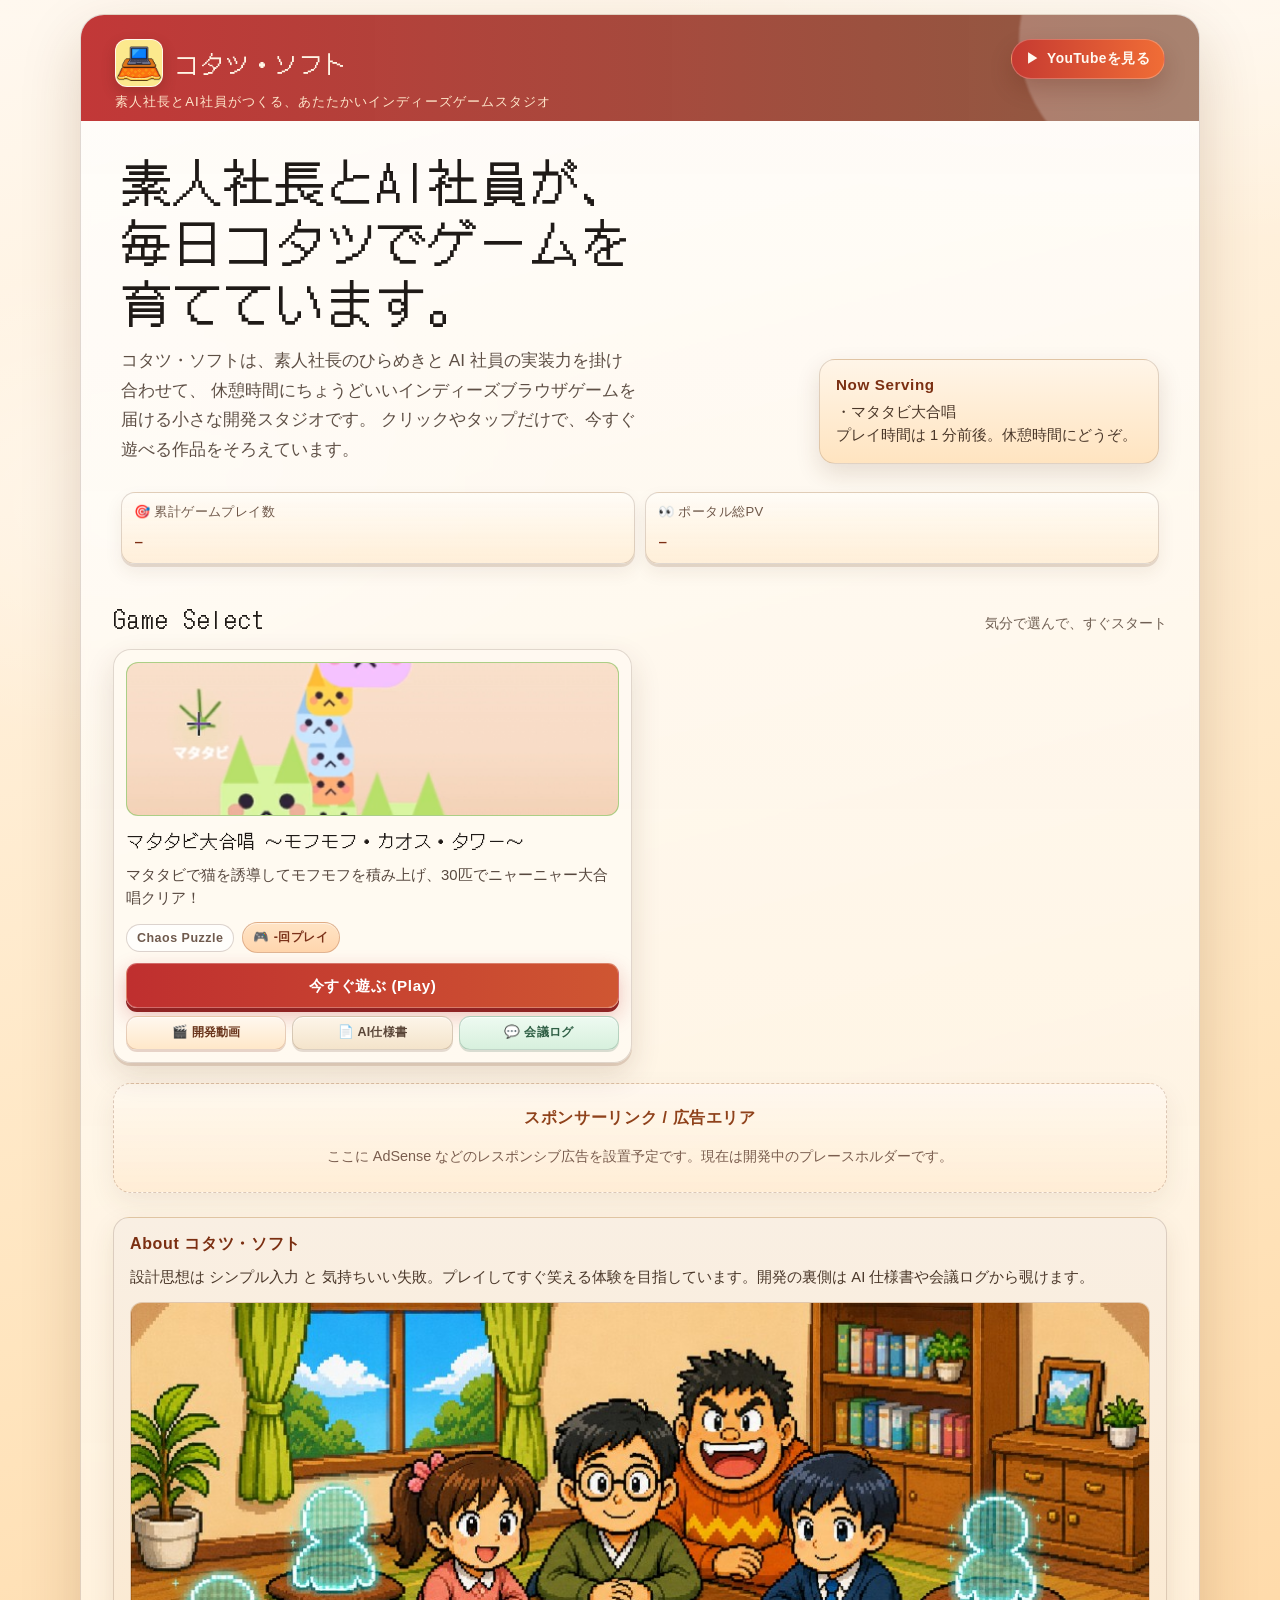
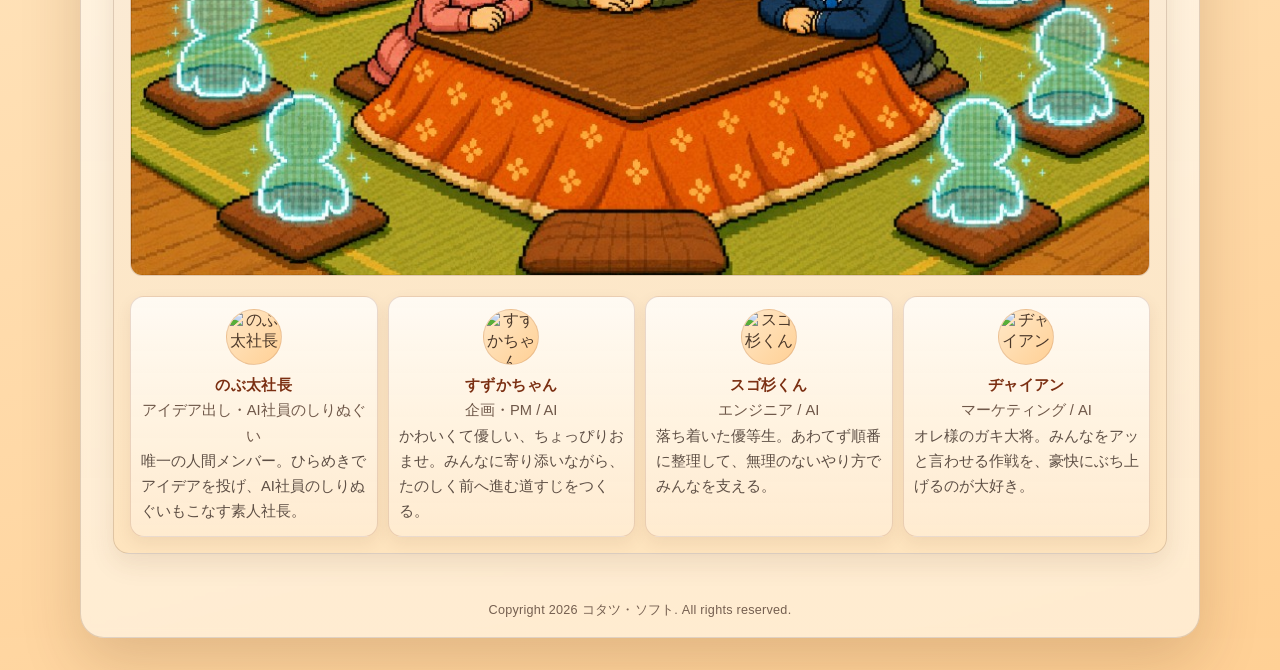
==== kotatsu-soft/game-projects/index.html @ 1f70eaa4 "Update branding in index.html and game project files to コタツ・ソフト - Changed all instances of "KOTATSU " ====
<!doctype html>
<html lang="ja">
<head>
  <meta charset="UTF-8" />
  <meta name="viewport" content="width=device-width, initial-scale=1.0" />
  <title>コタツ・ソフト | Browser Games</title>
  <link rel="icon" href="./assets/channel-icon.png" type="image/png" />
  <link href="https://fonts.googleapis.com/css2?family=DotGothic16&display=swap" rel="stylesheet" />
  <style>
    :root {
      --bg-0: #fff8ef;
      --bg-1: #ffe5bf;
      --bg-2: #ffd095;
      --ink: #1f1a17;
      --ink-soft: #5e4f45;
      --brand-red: #bf2f2f;
      --brand-brown: #7f4a2e;
      --brand-cream: #fff4df;
      --card: rgba(255, 250, 242, 0.78);
      --stroke: rgba(87, 50, 34, 0.18);
      --shadow: 0 24px 60px rgba(84, 44, 13, 0.18);
    }

    * {
      box-sizing: border-box;
    }

    html,
    body {
      margin: 0;
      min-height: 100%;
      color: var(--ink);
      background:
        radial-gradient(900px 520px at 94% -6%, rgba(255, 255, 255, 0.65), transparent 70%),
        radial-gradient(640px 380px at 12% 22%, rgba(255, 255, 255, 0.38), transparent 64%),
        linear-gradient(165deg, var(--bg-0) 0%, var(--bg-1) 52%, var(--bg-2) 100%);
      font-family: "Avenir Next", "Hiragino Sans", "Yu Gothic UI", sans-serif;
    }

    .grain {
      position: fixed;
      inset: 0;
      pointer-events: none;
      opacity: 0.11;
      background-image:
        radial-gradient(circle at 1px 1px, #000 0.7px, transparent 0.7px);
      background-size: 5px 5px;
      mix-blend-mode: multiply;
    }

    .scene {
      width: min(1120px, calc(100% - 28px));
      margin: 14px auto 32px;
      border: 1px solid var(--stroke);
      border-radius: 24px;
      overflow: hidden;
      background: linear-gradient(180deg, rgba(255, 255, 255, 0.75), rgba(255, 245, 229, 0.72));
      box-shadow: var(--shadow);
      backdrop-filter: blur(4px);
    }

    header {
      position: relative;
      padding: 24px clamp(16px, 3vw, 34px) 10px;
      background:
        linear-gradient(90deg, rgba(191, 47, 47, 0.96), rgba(127, 74, 46, 0.9));
      color: #fff5e6;
      isolation: isolate;
      overflow: hidden;
    }

    header::after {
      content: "";
      position: absolute;
      right: -90px;
      top: -110px;
      width: 270px;
      aspect-ratio: 1;
      border-radius: 50%;
      background: rgba(255, 255, 255, 0.24);
      filter: blur(1px);
      z-index: -1;
    }

    .brand-row {
      display: flex;
      align-items: center;
      justify-content: space-between;
      gap: 18px;
      flex-wrap: wrap;
    }

    .brand-copy {
      display: grid;
      gap: 6px;
      min-width: 0;
    }

    .brand-mark {
      display: flex;
      align-items: center;
      gap: 12px;
      min-width: 0;
    }

    .brand-icon {
      width: 48px;
      height: 48px;
      flex-shrink: 0;
      border-radius: 12px;
      object-fit: cover;
      background: #fff4df;
      border: 1px solid rgba(255, 255, 255, 0.35);
      box-shadow: 0 6px 14px rgba(64, 24, 8, 0.22);
    }

    .logo {
      font-family: "DotGothic16", sans-serif;
      letter-spacing: 0.08em;
      font-weight: 400;
      font-size: clamp(1.05rem, 2vw, 1.45rem);
      margin: 0;
    }

    .tag {
      margin: 0;
      font-size: 0.82rem;
      letter-spacing: 0.08em;
      text-transform: uppercase;
      color: #ffe8cc;
    }

    .youtube-cta {
      display: inline-flex;
      align-items: center;
      gap: 8px;
      align-self: start;
      text-decoration: none;
      color: #fff9f0;
      background: linear-gradient(90deg, #c63a31, #f06d36);
      border: 1px solid rgba(255, 255, 255, 0.24);
      border-radius: 999px;
      padding: 10px 14px;
      font-size: 0.86rem;
      font-weight: 800;
      letter-spacing: 0.03em;
      box-shadow: 0 10px 22px rgba(94, 31, 12, 0.24);
      transition: transform 160ms ease, filter 160ms ease, box-shadow 160ms ease;
      white-space: nowrap;
    }

    .youtube-cta:hover,
    .youtube-cta:focus-visible {
      transform: translateY(-1px);
      filter: brightness(1.05);
      box-shadow: 0 12px 26px rgba(94, 31, 12, 0.3);
    }

    .youtube-cta::before {
      content: "▶";
      font-size: 0.82rem;
      line-height: 1;
    }

    .hero {
      padding: 30px clamp(16px, 4vw, 40px) 24px;
      display: grid;
      gap: 26px;
      grid-template-columns: 1.2fr 1fr;
      align-items: end;
    }

    .hero h1 {
      margin: 0;
      font-family: "DotGothic16", sans-serif;
      font-size: clamp(1.7rem, 4.4vw, 3.15rem);
      font-weight: 400;
      line-height: 1.2;
      letter-spacing: 0.02em;
    }

    .hero p {
      margin: 14px 0 0;
      color: var(--ink-soft);
      font-size: clamp(0.97rem, 1.6vw, 1.08rem);
      line-height: 1.7;
      max-width: 54ch;
    }

    .hero-note {
      justify-self: end;
      width: min(100%, 340px);
      border: 1px solid var(--stroke);
      border-radius: 16px;
      background: linear-gradient(180deg, #fff5e8, #ffe4c0);
      padding: 16px;
      box-shadow: 0 10px 24px rgba(82, 48, 20, 0.14);
      transform: rotate(-1.5deg);
      animation: floatCard 4.7s ease-in-out infinite;
    }

    .hero-note strong {
      display: block;
      margin-bottom: 8px;
      color: #7b2f12;
      font-size: 0.95rem;
      letter-spacing: 0.04em;
    }

    .hero-note p {
      margin: 0;
      color: #4a3729;
      font-size: 0.92rem;
      line-height: 1.55;
    }

    .global-stats {
      margin: 4px clamp(16px, 4vw, 40px) 14px;
      display: grid;
      grid-template-columns: repeat(2, minmax(0, 1fr));
      gap: 10px;
    }

    .global-stat {
      border: 1px solid var(--stroke);
      border-radius: 14px;
      padding: 10px 12px;
      background: linear-gradient(180deg, rgba(255, 252, 246, 0.94), rgba(255, 237, 213, 0.88));
      box-shadow:
        0 3px 0 rgba(127, 74, 46, 0.16),
        0 8px 18px rgba(88, 53, 21, 0.08);
      display: grid;
      gap: 4px;
      transition: transform 220ms ease, box-shadow 220ms ease, border-color 220ms ease;
    }

    .global-stat:hover {
      transform: translateY(-2px);
      border-color: rgba(191, 47, 47, 0.28);
      box-shadow:
        0 4px 0 rgba(127, 74, 46, 0.18),
        0 12px 24px rgba(88, 53, 21, 0.12);
    }

    .global-stat .label {
      margin: 0;
      font-size: 0.82rem;
      color: #6f5849;
      letter-spacing: 0.03em;
    }

    .global-stat .value {
      margin: 0;
      font-family: "DotGothic16", sans-serif;
      font-size: clamp(1rem, 2.3vw, 1.2rem);
      font-weight: 400;
      color: #7d2f14;
      letter-spacing: 0.04em;
    }

    main {
      padding: 10px clamp(14px, 3vw, 32px) 34px;
    }

    .sec-head {
      display: flex;
      align-items: baseline;
      justify-content: space-between;
      gap: 12px;
      margin: 12px 0 14px;
    }

    .sec-head h2 {
      margin: 0;
      font-family: "DotGothic16", sans-serif;
      font-weight: 400;
      letter-spacing: 0.08em;
      font-size: clamp(1.12rem, 1.9vw, 1.5rem);
    }

    .sec-head p {
      margin: 0;
      color: #705f53;
      font-size: 0.9rem;
    }

    .game-grid {
      display: grid;
      grid-template-columns: repeat(2, minmax(0, 1fr));
      gap: 16px;
    }

    .game-card {
      position: relative;
      display: grid;
      gap: 12px;
      background: var(--card);
      border: 1px solid var(--stroke);
      border-radius: 18px;
      overflow: hidden;
      padding: 12px;
      cursor: pointer;
      transition: transform 240ms ease, box-shadow 240ms ease, border-color 240ms ease;
      box-shadow:
        0 3px 0 rgba(127, 74, 46, 0.18),
        0 12px 30px rgba(88, 53, 21, 0.14);
    }

    .game-card-link {
      position: absolute;
      inset: 0;
      z-index: 1;
      border-radius: inherit;
      text-indent: -9999px;
      overflow: hidden;
      white-space: nowrap;
    }

    .game-card-link:focus-visible {
      outline: 3px solid rgba(191, 47, 47, 0.55);
      outline-offset: -3px;
    }

    .game-card .card-actions-group {
      position: relative;
      z-index: 2;
    }

    .game-card:hover,
    .game-card:focus-within {
      transform: translateY(-4px);
      border-color: rgba(191, 47, 47, 0.4);
      box-shadow:
        0 5px 0 rgba(191, 47, 47, 0.22),
        0 18px 36px rgba(88, 53, 21, 0.2);
    }

    .thumb {
      height: 154px;
      border-radius: 12px;
      border: 1px solid rgba(255, 255, 255, 0.36);
      position: relative;
      overflow: hidden;
      display: grid;
      place-items: center;
      color: #ffffff;
      font-weight: 800;
      text-shadow: 0 2px 8px rgba(0, 0, 0, 0.36);
      letter-spacing: 0.08em;
      font-size: 1.05rem;
    }

    .thumb.matatabi {
      color: transparent;
      text-shadow: none;
      font-size: 0;
      background-color: #7cb342;
    }

    .thumb.matatabi::before {
      content: "";
      position: absolute;
      inset: 0;
      background-image: url("./assets/matatabi_thumb.png");
      background-size: cover;
      background-position: center;
      background-repeat: no-repeat;
      transition: transform 280ms ease;
      will-change: transform;
    }

    .game-card:hover .thumb.matatabi::before,
    .game-card:focus-within .thumb.matatabi::before {
      transform: scale(1.05);
    }

    .game-card h3 {
      margin: 0;
      font-family: "DotGothic16", sans-serif;
      font-weight: 400;
      font-size: 1.12rem;
      letter-spacing: 0.03em;
      line-height: 1.35;
    }

    .game-card p {
      margin: 0;
      color: #57483f;
      font-size: 0.93rem;
      line-height: 1.55;
    }

    .card-footer {
      display: grid;
      gap: 10px;
    }

    .actions {
      display: flex;
      align-items: center;
      justify-content: flex-start;
      gap: 8px;
      flex-wrap: wrap;
    }

    .actions .pill {
      flex: 0 1 auto;
    }

    .card-actions-group {
      display: grid;
      gap: 8px;
    }

    .sub-actions {
      display: grid;
      grid-template-columns: repeat(3, minmax(0, 1fr));
      gap: 6px;
    }

    .pill {
      display: inline-flex;
      align-items: center;
      justify-content: center;
      font-size: 0.78rem;
      font-weight: 700;
      letter-spacing: 0.04em;
      color: #6f5a4d;
      background: rgba(255, 255, 255, 0.72);
      border: 1px solid rgba(110, 77, 59, 0.24);
      border-radius: 999px;
      padding: 6px 10px;
    }

    .play-count {
      color: #7b3119;
      background: linear-gradient(180deg, #ffe4c5, #ffd5ad);
      border-color: rgba(151, 74, 36, 0.3);
      box-shadow: inset 0 1px 0 rgba(255, 255, 255, 0.52);
      font-weight: 800;
    }

    .action-btn {
      display: inline-flex;
      align-items: center;
      justify-content: center;
      text-decoration: none;
      border-radius: 11px;
      padding: 8px 12px;
      font-size: 0.9rem;
      font-weight: 800;
      letter-spacing: 0.04em;
      border: 1px solid transparent;
      transition: filter 160ms ease, transform 120ms ease, background 160ms ease, border-color 160ms ease, box-shadow 120ms ease;
      text-align: center;
      line-height: 1.25;
    }

    .action-btn:hover,
    .action-btn:focus-visible {
      transform: translateY(2px);
    }

    .action-btn:active {
      transform: translateY(3px);
    }

    .action-btn.play {
      width: 100%;
      padding: 12px 16px;
      font-size: 0.95rem;
      box-shadow:
        0 4px 0 #8f2323,
        0 8px 20px rgba(191, 47, 47, 0.28);
    }

    .action-btn.play:hover,
    .action-btn.play:focus-visible {
      box-shadow:
        0 2px 0 #8f2323,
        0 4px 14px rgba(191, 47, 47, 0.22);
    }

    .action-btn.play:active {
      box-shadow:
        0 1px 0 #8f2323,
        0 2px 10px rgba(191, 47, 47, 0.18);
    }

    .sub-actions .action-btn {
      width: 100%;
      min-width: 0;
      padding: 8px 4px;
      font-size: clamp(0.68rem, 2.2vw, 0.78rem);
      font-weight: 700;
      letter-spacing: 0.02em;
      white-space: normal;
      word-break: keep-all;
      overflow-wrap: anywhere;
    }

    .play {
      color: #fff;
      background: linear-gradient(90deg, #bf2f2f, #cf5632);
      border-color: rgba(255, 255, 255, 0.28);
    }

    .play:hover,
    .play:focus-visible {
      filter: brightness(1.06);
    }

    .youtube-link {
      color: #6b361d;
      background: linear-gradient(180deg, #fff8ef, #ffe8c9);
      border-color: rgba(123, 47, 18, 0.18);
      box-shadow:
        0 2px 0 rgba(123, 47, 18, 0.18),
        inset 0 1px 0 rgba(255, 255, 255, 0.6);
    }

    .youtube-link:hover,
    .youtube-link:focus-visible {
      filter: brightness(1.03);
      border-color: rgba(191, 47, 47, 0.35);
      box-shadow:
        0 1px 0 rgba(123, 47, 18, 0.16),
        inset 0 1px 0 rgba(255, 255, 255, 0.6);
    }

    .spec-link {
      color: #5a4638;
      background: linear-gradient(180deg, #fdf5e9, #f4e4cb);
      border-color: rgba(111, 83, 62, 0.24);
      box-shadow:
        0 2px 0 rgba(111, 83, 62, 0.18),
        inset 0 1px 0 rgba(255, 255, 255, 0.72);
    }

    .spec-link:hover,
    .spec-link:focus-visible {
      filter: brightness(1.03);
      border-color: rgba(123, 47, 18, 0.32);
      box-shadow:
        0 1px 0 rgba(111, 83, 62, 0.16),
        inset 0 1px 0 rgba(255, 255, 255, 0.72);
    }

    .meeting-link {
      color: #2f5f45;
      background: linear-gradient(180deg, #eefaf1, #d7f0dd);
      border-color: rgba(47, 95, 69, 0.24);
      box-shadow:
        0 2px 0 rgba(47, 95, 69, 0.18),
        inset 0 1px 0 rgba(255, 255, 255, 0.72);
    }

    .meeting-link:hover,
    .meeting-link:focus-visible {
      filter: brightness(1.03);
      border-color: rgba(47, 95, 69, 0.42);
      box-shadow:
        0 1px 0 rgba(47, 95, 69, 0.16),
        inset 0 1px 0 rgba(255, 255, 255, 0.72);
    }

    .meeting-link.is-unavailable {
      opacity: 0.48;
      pointer-events: none;
      cursor: not-allowed;
      filter: grayscale(0.35);
    }

    .ad-container {
      margin-top: 20px;
      display: grid;
      place-items: center;
      min-height: 110px;
      padding: 18px;
      border-radius: 18px;
      border: 1px dashed rgba(127, 74, 46, 0.28);
      background: linear-gradient(180deg, rgba(255, 248, 240, 0.86), rgba(255, 236, 212, 0.92));
      color: #7a5d4e;
      text-align: center;
      box-shadow: 0 10px 26px rgba(88, 53, 21, 0.08);
    }

    .ad-container strong {
      display: block;
      margin-bottom: 4px;
      color: #8f421b;
      letter-spacing: 0.04em;
    }

    .ad-container p {
      margin: 0;
      font-size: 0.9rem;
      line-height: 1.55;
    }

    .studio {
      margin-top: 24px;
      border-radius: 16px;
      background: linear-gradient(180deg, #f9efe3, #fee4be);
      border: 1px solid var(--stroke);
      padding: 16px;
      display: grid;
      gap: 10px;
      color: #4a3729;
      box-shadow: 0 10px 26px rgba(88, 53, 21, 0.1);
    }

    .studio h3 {
      margin: 0;
      font-size: 1rem;
      color: #7b2f12;
      letter-spacing: 0.04em;
    }

    .studio p {
      margin: 0;
      font-size: 0.92rem;
      line-height: 1.7;
    }

    .studio-banner {
      margin: 2px 0 4px;
      border-radius: 12px;
      overflow: hidden;
      border: 1px solid rgba(123, 47, 18, 0.14);
      background: #f3e2c8;
      line-height: 0;
    }

    .studio-banner img {
      display: block;
      width: 100%;
      height: auto;
    }

    .staff-grid {
      display: grid;
      grid-template-columns: repeat(4, minmax(0, 1fr));
      gap: 10px;
      margin-top: 6px;
    }

    .staff-card {
      border: 1px solid rgba(123, 47, 18, 0.16);
      border-radius: 14px;
      background: linear-gradient(180deg, rgba(255, 252, 246, 0.92), rgba(255, 236, 210, 0.88));
      padding: 12px 10px;
      text-align: center;
      box-shadow: 0 6px 16px rgba(88, 53, 21, 0.08);
      transition: transform 160ms ease, box-shadow 160ms ease;
    }

    .staff-card:hover {
      transform: translateY(-2px);
      box-shadow: 0 10px 22px rgba(88, 53, 21, 0.14);
    }

    .staff-avatar {
      display: grid;
      place-items: center;
      width: 56px;
      height: 56px;
      margin: 0 auto 8px;
      border-radius: 50%;
      overflow: hidden;
      background: linear-gradient(135deg, #ffe8c8, #ffd095);
      border: 1px solid rgba(123, 47, 18, 0.14);
    }

    .staff-avatar img {
      width: 100%;
      height: 100%;
      object-fit: cover;
      border-radius: 50%;
      display: block;
    }

    .staff-name {
      margin: 0;
      font-size: 0.88rem;
      font-weight: 800;
      color: #7b2f12;
      letter-spacing: 0.03em;
    }

    .staff-role {
      margin: 4px 0 0;
      font-size: 0.76rem;
      color: #6f5849;
      line-height: 1.45;
    }

    .staff-persona {
      margin: 8px 0 0;
      font-size: 0.72rem;
      color: #5e4f45;
      line-height: 1.5;
      text-align: left;
    }

    footer {
      padding: 14px 18px 18px;
      color: #755f50;
      font-size: 0.79rem;
      text-align: center;
      letter-spacing: 0.02em;
    }

    .fade-up {
      opacity: 0;
      transform: translateY(18px);
      animation: fadeUp 700ms ease forwards;
    }

    .fade-up:nth-child(2) { animation-delay: 80ms; }
    .fade-up:nth-child(3) { animation-delay: 140ms; }

    @keyframes fadeUp {
      to {
        opacity: 1;
        transform: translateY(0);
      }
    }

    @keyframes floatCard {
      0%, 100% { transform: rotate(-1.5deg) translateY(0); }
      50% { transform: rotate(-0.2deg) translateY(-4px); }
    }

    @media (max-width: 900px) {
      .brand-row {
        align-items: flex-start;
      }

      .youtube-cta {
        width: 100%;
        justify-content: center;
      }

      .hero {
        grid-template-columns: 1fr;
        align-items: start;
      }

      .hero-note {
        justify-self: start;
      }

      .game-grid {
        grid-template-columns: 1fr;
      }

      .global-stats {
        grid-template-columns: 1fr;
      }
    }

    @media (max-width: 720px) {
      .staff-grid {
        grid-template-columns: repeat(2, minmax(0, 1fr));
      }
    }

    @media (max-width: 520px) {
      .global-stat .value {
        font-size: 1.02rem;
      }

      .actions {
        gap: 6px;
      }

      .sub-actions {
        gap: 5px;
      }

      .sub-actions .action-btn {
        padding: 7px 3px;
        font-size: 0.68rem;
      }

      .action-btn.play {
        padding: 11px 12px;
        font-size: 0.9rem;
      }

      .staff-grid {
        gap: 8px;
      }

      .staff-card {
        padding: 10px 8px;
      }

      .staff-avatar {
        width: 48px;
        height: 48px;
      }
    }
  </style>
</head>
<body>
  <div class="grain" aria-hidden="true"></div>

  <div class="scene">
    <header>
      <div class="brand-row">
        <div class="brand-copy">
          <div class="brand-mark">
            <img
              class="brand-icon"
              src="./assets/channel-icon.png"
              alt=""
              width="48"
              height="48"
              decoding="async"
            />
            <p class="logo">コタツ・ソフト</p>
          </div>
          <p class="tag">素人社長とAI社員がつくる、あたたかいインディーズゲームスタジオ</p>
        </div>
        <a class="youtube-cta" href="https://youtube.com/channel/UC6WGVic5SeST8yGDE7zvjKA?si=A2K3WcAdq85CQoFI" target="_blank" rel="noopener noreferrer">YouTubeを見る</a>
      </div>
    </header>

    <section class="hero">
      <div class="fade-up">
        <h1>素人社長とAI社員が、<br />毎日コタツでゲームを育てています。</h1>
        <p>
          コタツ・ソフトは、素人社長のひらめきと AI 社員の実装力を掛け合わせて、
          休憩時間にちょうどいいインディーズブラウザゲームを届ける小さな開発スタジオです。
          クリックやタップだけで、今すぐ遊べる作品をそろえています。
        </p>
      </div>
      <aside class="hero-note fade-up">
        <strong>Now Serving</strong>
        <p>
          ・マタタビ大合唱<br />
          プレイ時間は 1 分前後。休憩時間にどうぞ。
        </p>
      </aside>
    </section>

    <section class="global-stats" aria-label="ポータル全体実績">
      <article class="global-stat fade-up">
        <p class="label">🎯 累計ゲームプレイ数</p>
        <p class="value global-total-play" id="totalPlayCount" aria-live="polite">-</p>
      </article>
      <article class="global-stat fade-up">
        <p class="label">👀 ポータル総PV</p>
        <p class="value global-pv" id="portalPvCount" aria-live="polite">-</p>
      </article>
    </section>

    <main>
      <div class="sec-head">
        <h2>Game Select</h2>
        <p>気分で選んで、すぐスタート</p>
      </div>

      <div class="game-grid">
        <article class="game-card fade-up">
          <a
            class="game-card-link"
            href="./001_matatabi_chaos/src/index.html"
            data-game-id="matatabi_chaos"
          >マタタビ大合唱を遊ぶ</a>
          <div class="thumb matatabi" aria-hidden="true"></div>
          <h3>マタタビ大合唱 ～モフモフ・カオス・タワー～</h3>
          <p>マタタビで猫を誘導してモフモフを積み上げ、30匹でニャーニャー大合唱クリア！</p>
          <div class="card-footer">
            <div class="actions">
              <span class="pill">Chaos Puzzle</span>
              <span class="pill play-count play-count-matatabi" data-stat-id="matatabi_chaos" aria-live="polite">🎮 -回プレイ</span>
            </div>
            <div class="card-actions-group">
              <a class="action-btn play" data-game-id="matatabi_chaos" href="./001_matatabi_chaos/src/index.html">今すぐ遊ぶ (Play)</a>
              <div class="sub-actions">
                <a class="action-btn youtube-link" href="https://youtube.com/channel/UC6WGVic5SeST8yGDE7zvjKA?si=A2K3WcAdq85CQoFI" target="_blank" rel="noopener noreferrer">🎬 開発動画</a>
                <a class="action-btn spec-link" data-game-id="matatabi_chaos" href="./shared/spec.html?file=spec_テトリスと猫を掛け合わせたゲームを作って_20260725_124622.md" target="_blank" rel="noopener noreferrer">📄 AI仕様書</a>
                <a class="action-btn meeting-link" data-game-id="matatabi_chaos" href="./shared/meeting.html?file=meeting_テトリスと猫を掛け合わせたゲームを作って_20260725_124622.jsonl" target="_blank" rel="noopener noreferrer">💬 会議ログ</a>
              </div>
            </div>
          </div>
        </article>
      </div>

      <div class="ad-container" aria-label="広告エリア">
        <strong>スポンサーリンク / 広告エリア</strong>
        <p>ここに AdSense などのレスポンシブ広告を設置予定です。現在は開発中のプレースホルダーです。</p>
      </div>

      <section class="studio">
        <h3>About コタツ・ソフト</h3>
        <p>設計思想は シンプル入力 と 気持ちいい失敗。プレイしてすぐ笑える体験を目指しています。開発の裏側は AI 仕様書や会議ログから覗けます。</p>
        <figure class="studio-banner">
          <img
            src="./assets/youtube-banner.png"
            alt="コタツを囲む コタツ・ソフト のメンバー"
            width="1024"
            height="576"
            loading="lazy"
            decoding="async"
          />
        </figure>
        <div class="staff-grid" aria-label="AI社員紹介">
          <article class="staff-card">
            <div class="staff-avatar">
              <img
                src="https://raw.githubusercontent.com/kotatsusoftdev/kotatsu-soft-app/main/kotatsu-soft/ai-core/assets/avatars/nobuta.png"
                alt="のぶ太社長"
                width="56"
                height="56"
                loading="lazy"
                decoding="async"
              />
            </div>
            <p class="staff-name">のぶ太社長</p>
            <p class="staff-role">アイデア出し・AI社員のしりぬぐい</p>
            <p class="staff-persona">唯一の人間メンバー。ひらめきでアイデアを投げ、AI社員のしりぬぐいもこなす素人社長。</p>
          </article>
          <article class="staff-card">
            <div class="staff-avatar">
              <img
                src="https://raw.githubusercontent.com/kotatsusoftdev/kotatsu-soft-app/main/kotatsu-soft/ai-core/assets/avatars/pm.png"
                alt="すずかちゃん"
                width="56"
                height="56"
                loading="lazy"
                decoding="async"
              />
            </div>
            <p class="staff-name">すずかちゃん</p>
            <p class="staff-role">企画・PM / AI</p>
            <p class="staff-persona">かわいくて優しい、ちょっぴりおませ。みんなに寄り添いながら、たのしく前へ進む道すじをつくる。</p>
          </article>
          <article class="staff-card">
            <div class="staff-avatar">
              <img
                src="https://raw.githubusercontent.com/kotatsusoftdev/kotatsu-soft-app/main/kotatsu-soft/ai-core/assets/avatars/dev.png"
                alt="スゴ杉くん"
                width="56"
                height="56"
                loading="lazy"
                decoding="async"
              />
            </div>
            <p class="staff-name">スゴ杉くん</p>
            <p class="staff-role">エンジニア / AI</p>
            <p class="staff-persona">落ち着いた優等生。あわてず順番に整理して、無理のないやり方でみんなを支える。</p>
          </article>
          <article class="staff-card">
            <div class="staff-avatar">
              <img
                src="https://raw.githubusercontent.com/kotatsusoftdev/kotatsu-soft-app/main/kotatsu-soft/ai-core/assets/avatars/marketing.png"
                alt="ヂャイアン"
                width="56"
                height="56"
                loading="lazy"
                decoding="async"
              />
            </div>
            <p class="staff-name">ヂャイアン</p>
            <p class="staff-role">マーケティング / AI</p>
            <p class="staff-persona">オレ様のガキ大将。みんなをアッと言わせる作戦を、豪快にぶち上げるのが大好き。</p>
          </article>
        </div>
      </section>
    </main>

    <footer>
      Copyright 2026 コタツ・ソフト. All rights reserved.
    </footer>
  </div>

  <script>
    const API_BASE_URL = "https://kotatsu-soft-stats.kotatsusoft-dev.workers.dev";

    const totalPlayEl = document.getElementById("totalPlayCount");
    const portalPvEl = document.querySelector(".global-pv");
    const playCountEls = Array.from(document.querySelectorAll(".play-count"));
    const specLinkEls = Array.from(document.querySelectorAll(".spec-link[data-game-id]"));
    const meetingLinkEls = Array.from(document.querySelectorAll(".meeting-link[data-game-id]"));

    function resolveSharedRoot() {
      if (window.location.pathname.includes("/game-projects/")) {
        return "../shared";
      }
      return "./shared";
    }

    function buildSpecViewerUrl(specFile) {
      return `${resolveSharedRoot()}/spec.html?file=${encodeURIComponent(specFile)}`;
    }

    function buildMeetingViewerUrl(meetingLogFile) {
      return `${resolveSharedRoot()}/meeting.html?file=${encodeURIComponent(meetingLogFile)}`;
    }

    function getSpecRegistryPath() {
      return `${resolveSharedRoot()}/specs/spec_game_links.json`;
    }

    function formatCount(value) {
      const num = Number(value);
      if (!Number.isFinite(num)) return null;
      return new Intl.NumberFormat("ja-JP").format(Math.max(0, Math.trunc(num)));
    }

    function normalizeCount(value) {
      const num = Number(value);
      if (!Number.isFinite(num)) return null;
      return Math.max(0, Math.trunc(num));
    }

    function setGlobalPv(value) {
      const count = normalizeCount(value);
      if (!portalPvEl || count === null) return;
      portalPvEl.textContent = `${formatCount(count)} PV`;
    }

    function setTotalPlay(value) {
      const count = normalizeCount(value);
      if (!totalPlayEl || count === null) return;
      totalPlayEl.textContent = `${formatCount(count)} 回`;
    }

    function setGamePlay(el, value) {
      const count = normalizeCount(value);
      if (!el || count === null) return;
      el.textContent = `🎮 ${formatCount(count)}回プレイ`;
    }

    function getBadgeStatId(el) {
      if (!el) return null;
      return el.dataset.statId || el.dataset.gameId || null;
    }

    async function postCount(id) {
      try {
        await fetch(`${API_BASE_URL}?id=${encodeURIComponent(id)}`, {
          method: "POST",
          keepalive: true,
          cache: "no-store",
        });
      } catch (_error) {
        // Keep existing display as fallback when API is unavailable.
      }
    }

    async function fetchStats() {
      try {
        const response = await fetch(API_BASE_URL, {
          method: "GET",
          cache: "no-store",
          headers: {
            accept: "application/json",
          },
        });
        if (!response.ok) return null;
        return response.json();
      } catch (_error) {
        return null;
      }
    }

    async function fetchSpecRegistry() {
      try {
        const response = await fetch(getSpecRegistryPath(), {
          method: "GET",
          cache: "no-store",
          headers: {
            accept: "application/json",
          },
        });
        if (!response.ok) return null;
        return response.json();
      } catch (_error) {
        return null;
      }
    }

    function applySpecRegistry(payload) {
      if (!payload || typeof payload !== "object") return;

      const records = Array.isArray(payload.records) ? payload.records : [];
      if (!records.length) return;

      const sorted = records
        .filter((record) => record && typeof record === "object")
        .sort((a, b) => {
          const left = String(a.created_at || "");
          const right = String(b.created_at || "");
          return right.localeCompare(left);
        });

      const latestByGameId = new Map();

      for (const record of sorted) {
        const linkedGames = Array.isArray(record.linked_games) ? record.linked_games : [];
        for (const game of linkedGames) {
          if (!game || typeof game !== "object") continue;
          const gameId = typeof game.game_id === "string" ? game.game_id : "";
          if (!gameId || latestByGameId.has(gameId)) continue;
          latestByGameId.set(gameId, record);
        }
      }

      for (const linkEl of specLinkEls) {
        const gameId = linkEl.dataset.gameId;
        if (!gameId) continue;

        const latest = latestByGameId.get(gameId);
        if (!latest || typeof latest.spec_file !== "string") continue;

        const specFile = latest.spec_file.trim();
        if (!specFile) continue;

        linkEl.href = buildSpecViewerUrl(specFile);
        const selectedPlan = typeof latest.selected_plan === "string" ? latest.selected_plan.trim() : "";
        if (selectedPlan) {
          linkEl.title = `最新仕様書: ${selectedPlan}`;
        }
      }

      for (const linkEl of meetingLinkEls) {
        const gameId = linkEl.dataset.gameId;
        if (!gameId) continue;

        const latest = latestByGameId.get(gameId);
        const meetingLogFile =
          latest && typeof latest.meeting_log_file === "string"
            ? latest.meeting_log_file.trim()
            : "";

        if (!meetingLogFile) {
          linkEl.hidden = true;
          linkEl.classList.add("is-unavailable");
          linkEl.setAttribute("aria-disabled", "true");
          linkEl.removeAttribute("target");
          linkEl.removeAttribute("rel");
          linkEl.href = "#";
          linkEl.title = "企画会議ログは未登録です";
          continue;
        }

        linkEl.hidden = false;
        linkEl.classList.remove("is-unavailable");
        linkEl.removeAttribute("aria-disabled");
        linkEl.target = "_blank";
        linkEl.rel = "noopener noreferrer";
        linkEl.href = buildMeetingViewerUrl(meetingLogFile);

        const theme = typeof latest.theme === "string" ? latest.theme.trim() : "";
        if (theme) {
          linkEl.title = `企画会議ログ: ${theme}`;
        }
      }
    }

    function applyStats(data) {
      if (!data || typeof data !== "object") return;

      const pv = normalizeCount(data.pv);
      if (pv !== null) {
        setGlobalPv(pv);
      }

      let totalPlays = 0;
      let hasAnyPlayValue = false;

      for (const el of playCountEls) {
        const statId = getBadgeStatId(el);
        if (!statId) continue;

        const fromApi = normalizeCount(data[statId]);
        if (fromApi !== null) {
          setGamePlay(el, fromApi);
          totalPlays += fromApi;
          hasAnyPlayValue = true;
        }
      }

      if (!hasAnyPlayValue) {
        const explicitTotal = normalizeCount(data.totalPlay ?? data.totalPlays);
        if (explicitTotal !== null) {
          setTotalPlay(explicitTotal);
          return;
        }
      }

      if (hasAnyPlayValue) {
        setTotalPlay(totalPlays);
      }
    }

    function syncStaticSpecLinks() {
      for (const linkEl of specLinkEls) {
        const url = new URL(linkEl.href, window.location.href);
        const specFile = url.searchParams.get("file");
        if (!specFile) continue;
        linkEl.href = buildSpecViewerUrl(specFile);
      }

      for (const linkEl of meetingLinkEls) {
        if (linkEl.classList.contains("is-unavailable")) continue;
        const url = new URL(linkEl.href, window.location.href);
        const meetingFile = url.searchParams.get("file");
        if (!meetingFile) continue;
        linkEl.href = buildMeetingViewerUrl(meetingFile);
      }
    }

    async function bootstrapPortal() {
      syncStaticSpecLinks();
      // Requirement order: increment PV first, then fetch latest counters.
      await postCount("pv");
      const [stats, specRegistry] = await Promise.all([
        fetchStats(),
        fetchSpecRegistry(),
      ]);

      if (stats) {
        applyStats(stats);
      }

      if (specRegistry) {
        applySpecRegistry(specRegistry);
      }
    }

    void bootstrapPortal();
  </script>
</body>
</html>
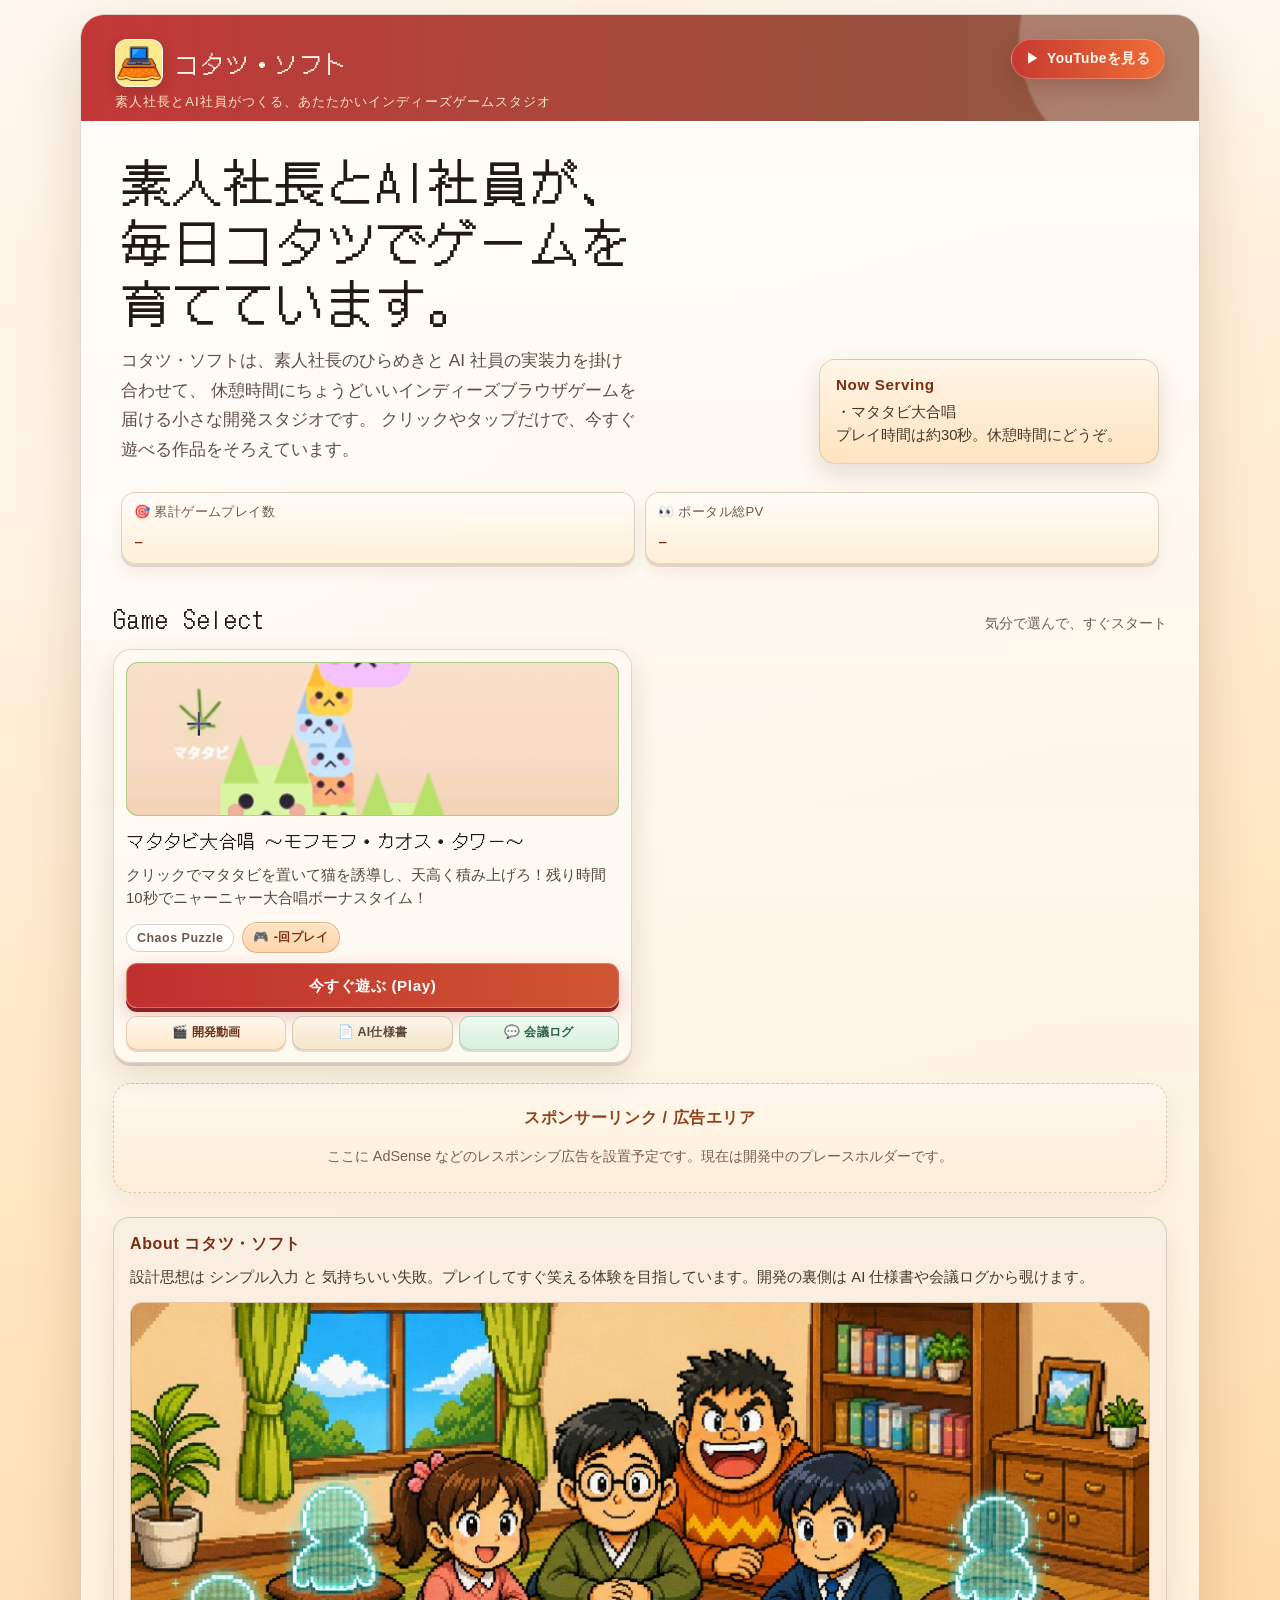
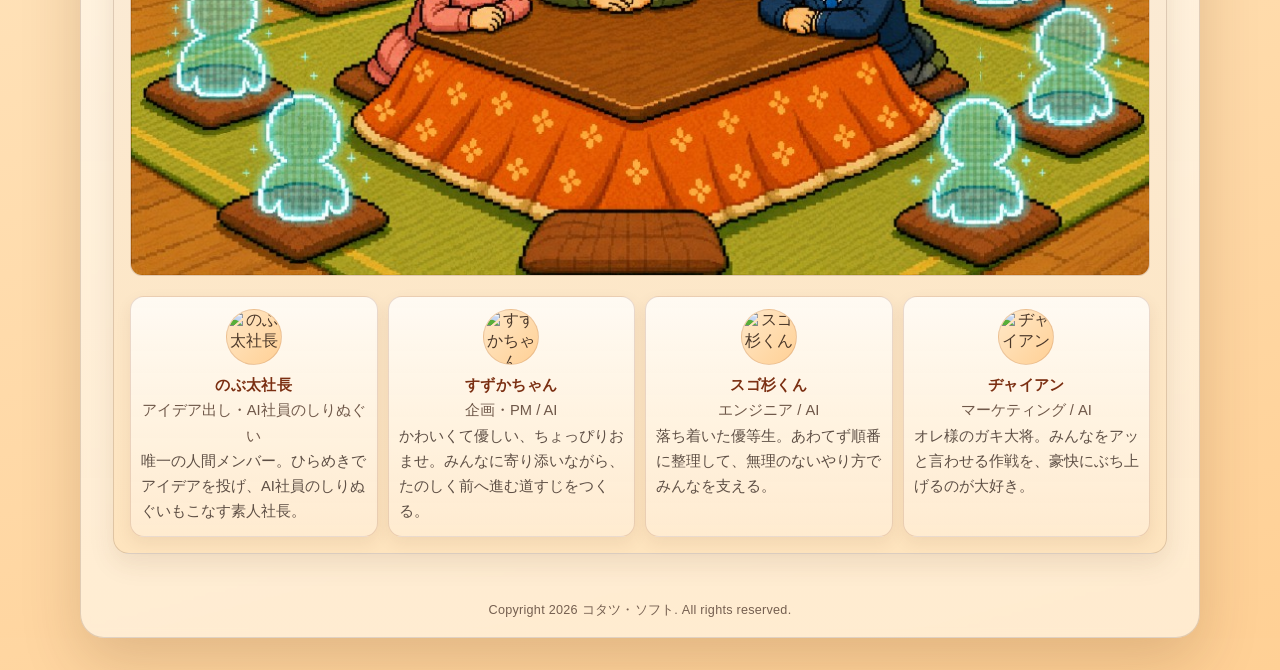
==== commit 778e33b6: "Update game project descriptions in index.html for clarity - Revised playtime description for "マタタビ大" ====
--- a/kotatsu-soft/game-projects/index.html
+++ b/kotatsu-soft/game-projects/index.html
@@ -841,7 +841,7 @@
         <strong>Now Serving</strong>
         <p>
           ・マタタビ大合唱<br />
-          プレイ時間は 1 分前後。休憩時間にどうぞ。
+          プレイ時間は約30秒。休憩時間にどうぞ。
         </p>
       </aside>
     </section>
@@ -872,7 +872,7 @@
           >マタタビ大合唱を遊ぶ</a>
           <div class="thumb matatabi" aria-hidden="true"></div>
           <h3>マタタビ大合唱 ～モフモフ・カオス・タワー～</h3>
-          <p>マタタビで猫を誘導してモフモフを積み上げ、30匹でニャーニャー大合唱クリア！</p>
+          <p>クリックでマタタビを置いて猫を誘導し、天高く積み上げろ！残り時間10秒でニャーニャー大合唱ボーナスタイム！</p>
           <div class="card-footer">
             <div class="actions">
               <span class="pill">Chaos Puzzle</span>
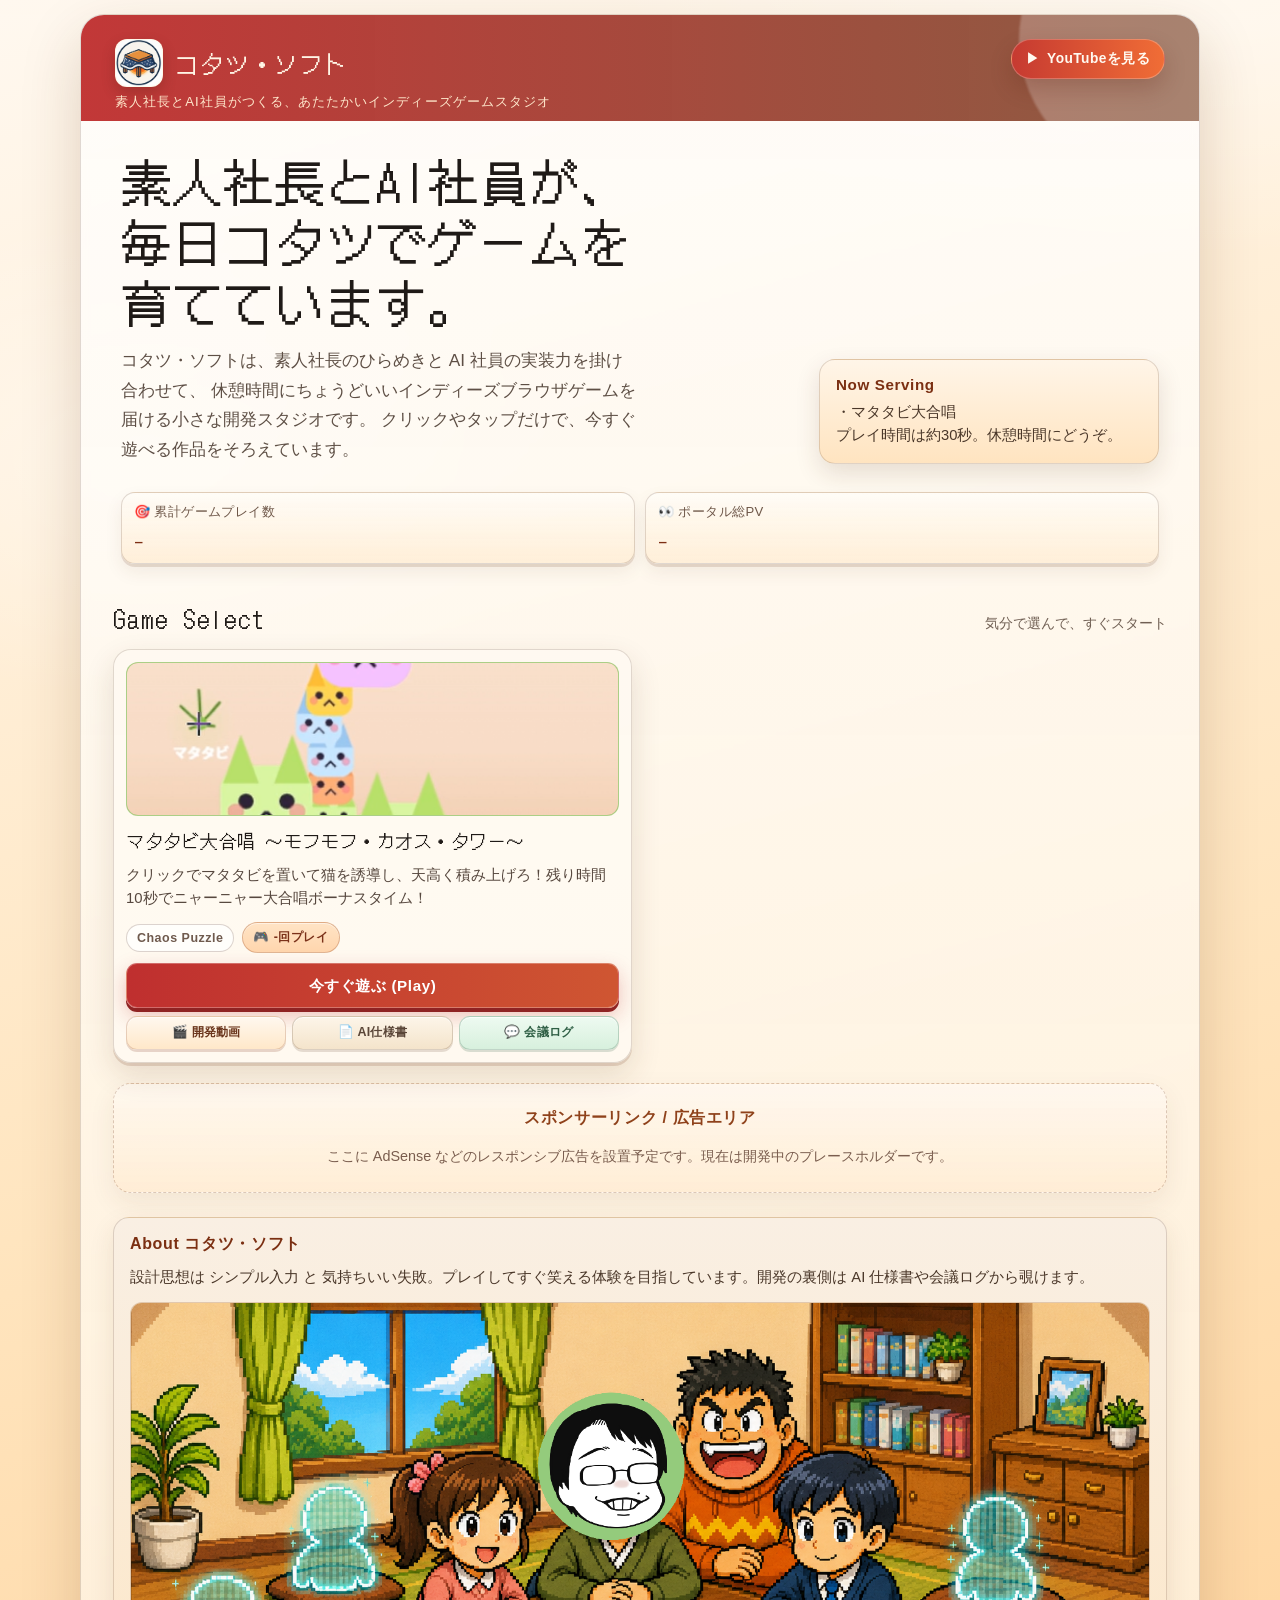
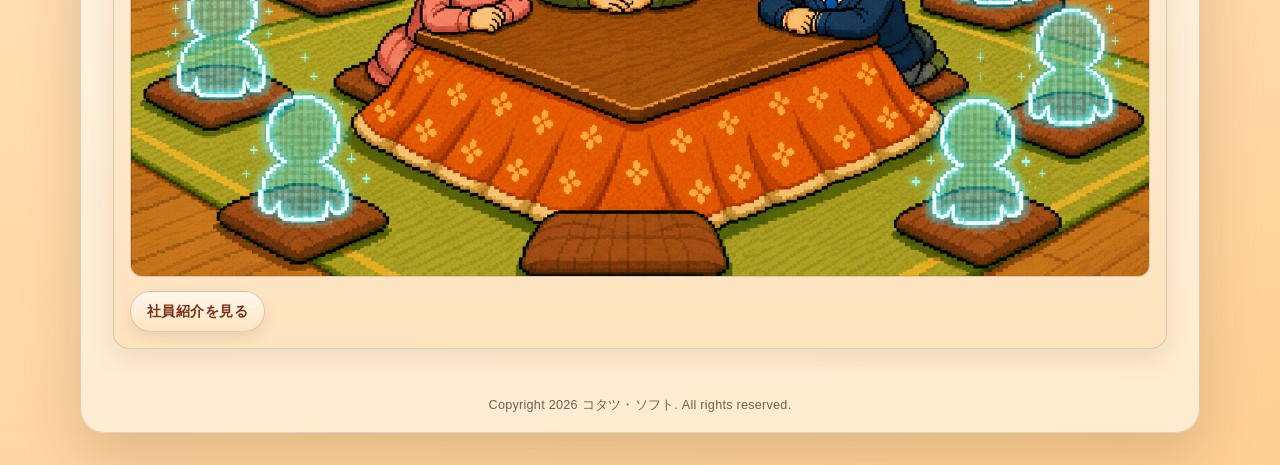
==== commit b608d967: "Update agent configurations and enhance staff presentation in index.html - Added public profile deta" ====
--- a/kotatsu-soft/game-projects/index.html
+++ b/kotatsu-soft/game-projects/index.html
@@ -638,69 +638,29 @@
       height: auto;
     }
 
-    .staff-grid {
-      display: grid;
-      grid-template-columns: repeat(4, minmax(0, 1fr));
-      gap: 10px;
-      margin-top: 6px;
-    }
-
-    .staff-card {
-      border: 1px solid rgba(123, 47, 18, 0.16);
-      border-radius: 14px;
-      background: linear-gradient(180deg, rgba(255, 252, 246, 0.92), rgba(255, 236, 210, 0.88));
-      padding: 12px 10px;
-      text-align: center;
-      box-shadow: 0 6px 16px rgba(88, 53, 21, 0.08);
-      transition: transform 160ms ease, box-shadow 160ms ease;
-    }
-
-    .staff-card:hover {
-      transform: translateY(-2px);
-      box-shadow: 0 10px 22px rgba(88, 53, 21, 0.14);
-    }
-
-    .staff-avatar {
-      display: grid;
-      place-items: center;
-      width: 56px;
-      height: 56px;
-      margin: 0 auto 8px;
-      border-radius: 50%;
-      overflow: hidden;
-      background: linear-gradient(135deg, #ffe8c8, #ffd095);
-      border: 1px solid rgba(123, 47, 18, 0.14);
-    }
-
-    .staff-avatar img {
-      width: 100%;
-      height: 100%;
-      object-fit: cover;
-      border-radius: 50%;
-      display: block;
-    }
-
-    .staff-name {
-      margin: 0;
+    .staff-link {
+      display: inline-flex;
+      align-items: center;
+      justify-content: center;
+      width: fit-content;
+      text-decoration: none;
+      color: #7b2f12;
+      background: linear-gradient(180deg, #fff8ef, #ffe4c0);
+      border: 1px solid rgba(123, 47, 18, 0.22);
+      border-radius: 999px;
+      padding: 10px 16px;
       font-size: 0.88rem;
       font-weight: 800;
-      color: #7b2f12;
       letter-spacing: 0.03em;
-    }
-
-    .staff-role {
-      margin: 4px 0 0;
-      font-size: 0.76rem;
-      color: #6f5849;
-      line-height: 1.45;
-    }
-
-    .staff-persona {
-      margin: 8px 0 0;
-      font-size: 0.72rem;
-      color: #5e4f45;
-      line-height: 1.5;
-      text-align: left;
+      box-shadow: 0 6px 14px rgba(88, 53, 21, 0.1);
+      transition: transform 160ms ease, box-shadow 160ms ease, filter 160ms ease;
+    }
+
+    .staff-link:hover,
+    .staff-link:focus-visible {
+      transform: translateY(-1px);
+      filter: brightness(1.03);
+      box-shadow: 0 10px 20px rgba(88, 53, 21, 0.14);
     }
 
     footer {
@@ -760,12 +720,6 @@
       }
     }
 
-    @media (max-width: 720px) {
-      .staff-grid {
-        grid-template-columns: repeat(2, minmax(0, 1fr));
-      }
-    }
-
     @media (max-width: 520px) {
       .global-stat .value {
         font-size: 1.02rem;
@@ -787,19 +741,6 @@
       .action-btn.play {
         padding: 11px 12px;
         font-size: 0.9rem;
-      }
-
-      .staff-grid {
-        gap: 8px;
-      }
-
-      .staff-card {
-        padding: 10px 8px;
-      }
-
-      .staff-avatar {
-        width: 48px;
-        height: 48px;
       }
     }
   </style>
@@ -908,68 +849,7 @@
             decoding="async"
           />
         </figure>
-        <div class="staff-grid" aria-label="AI社員紹介">
-          <article class="staff-card">
-            <div class="staff-avatar">
-              <img
-                src="https://raw.githubusercontent.com/kotatsusoftdev/kotatsu-soft-app/main/kotatsu-soft/ai-core/assets/avatars/nobuta.png"
-                alt="のぶ太社長"
-                width="56"
-                height="56"
-                loading="lazy"
-                decoding="async"
-              />
-            </div>
-            <p class="staff-name">のぶ太社長</p>
-            <p class="staff-role">アイデア出し・AI社員のしりぬぐい</p>
-            <p class="staff-persona">唯一の人間メンバー。ひらめきでアイデアを投げ、AI社員のしりぬぐいもこなす素人社長。</p>
-          </article>
-          <article class="staff-card">
-            <div class="staff-avatar">
-              <img
-                src="https://raw.githubusercontent.com/kotatsusoftdev/kotatsu-soft-app/main/kotatsu-soft/ai-core/assets/avatars/pm.png"
-                alt="すずかちゃん"
-                width="56"
-                height="56"
-                loading="lazy"
-                decoding="async"
-              />
-            </div>
-            <p class="staff-name">すずかちゃん</p>
-            <p class="staff-role">企画・PM / AI</p>
-            <p class="staff-persona">かわいくて優しい、ちょっぴりおませ。みんなに寄り添いながら、たのしく前へ進む道すじをつくる。</p>
-          </article>
-          <article class="staff-card">
-            <div class="staff-avatar">
-              <img
-                src="https://raw.githubusercontent.com/kotatsusoftdev/kotatsu-soft-app/main/kotatsu-soft/ai-core/assets/avatars/dev.png"
-                alt="スゴ杉くん"
-                width="56"
-                height="56"
-                loading="lazy"
-                decoding="async"
-              />
-            </div>
-            <p class="staff-name">スゴ杉くん</p>
-            <p class="staff-role">エンジニア / AI</p>
-            <p class="staff-persona">落ち着いた優等生。あわてず順番に整理して、無理のないやり方でみんなを支える。</p>
-          </article>
-          <article class="staff-card">
-            <div class="staff-avatar">
-              <img
-                src="https://raw.githubusercontent.com/kotatsusoftdev/kotatsu-soft-app/main/kotatsu-soft/ai-core/assets/avatars/marketing.png"
-                alt="ヂャイアン"
-                width="56"
-                height="56"
-                loading="lazy"
-                decoding="async"
-              />
-            </div>
-            <p class="staff-name">ヂャイアン</p>
-            <p class="staff-role">マーケティング / AI</p>
-            <p class="staff-persona">オレ様のガキ大将。みんなをアッと言わせる作戦を、豪快にぶち上げるのが大好き。</p>
-          </article>
-        </div>
+        <a class="staff-link" href="./staff.html">社員紹介を見る</a>
       </section>
     </main>
 
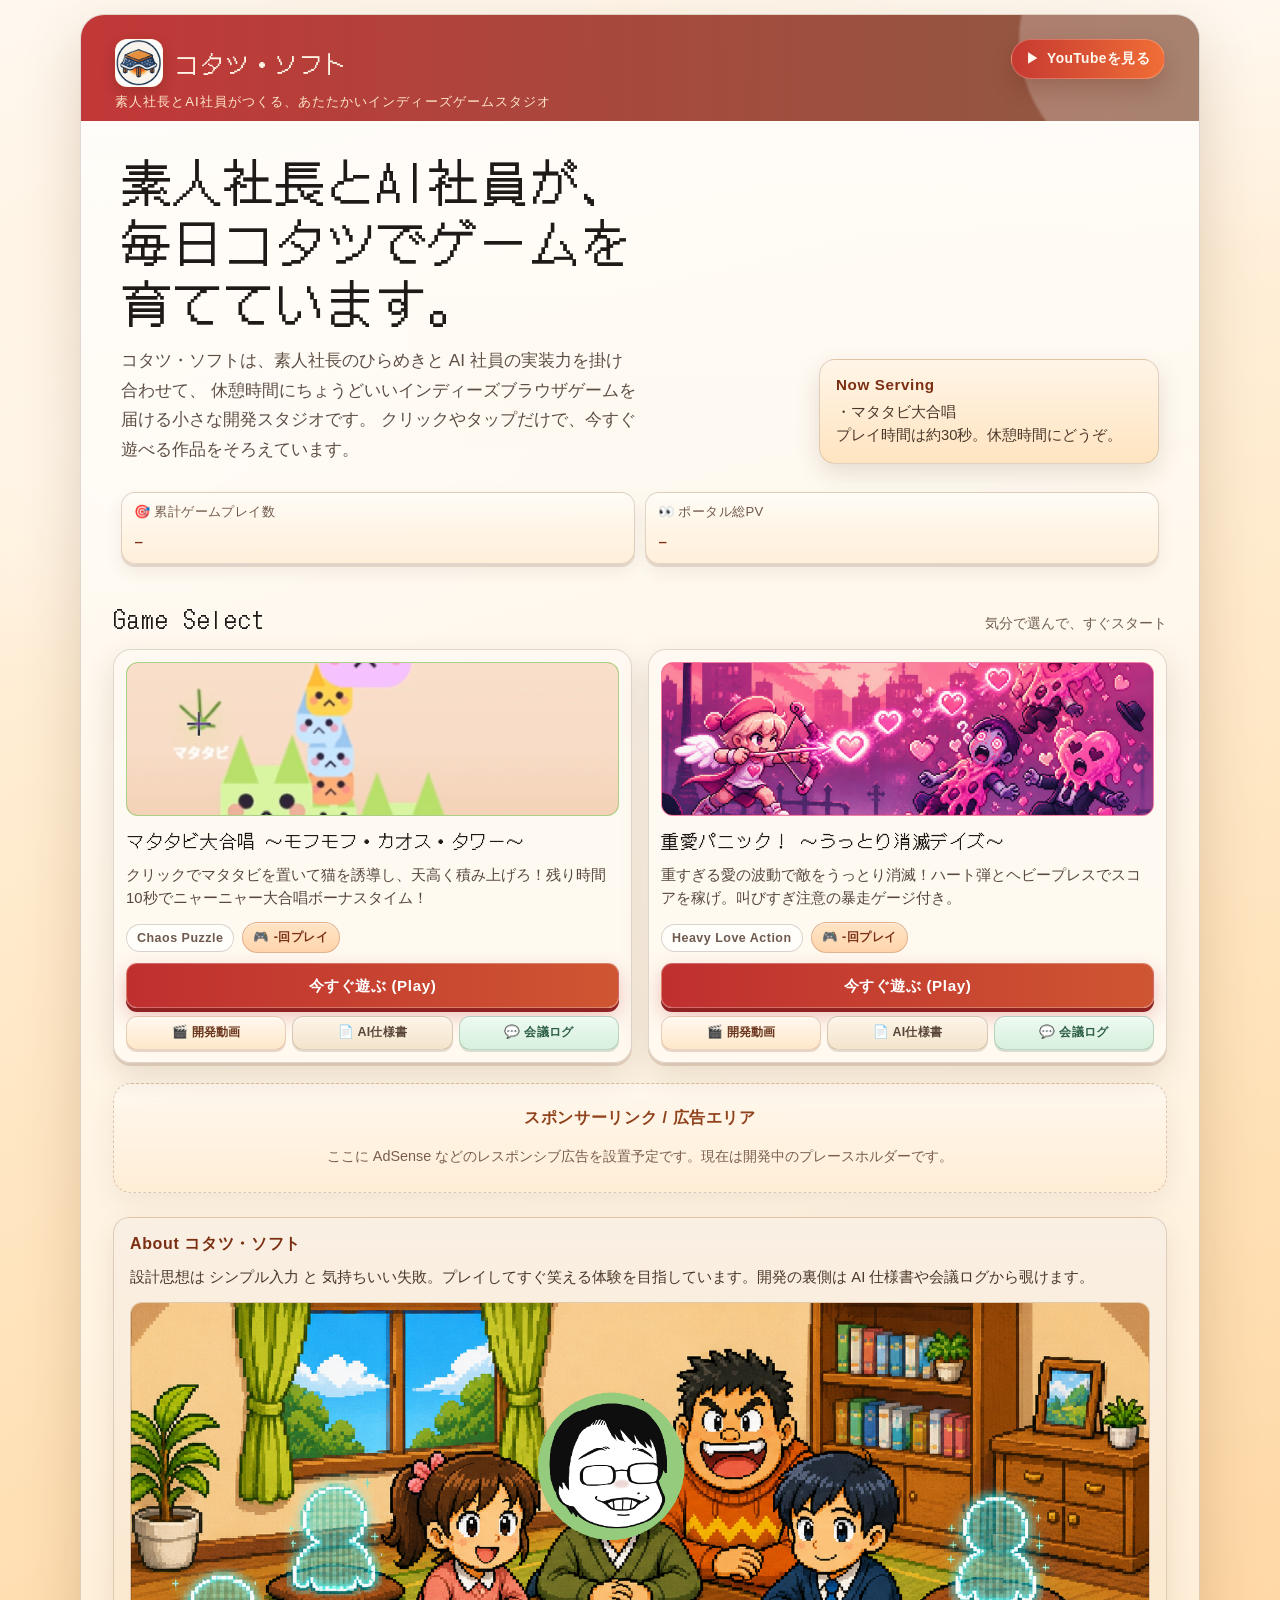
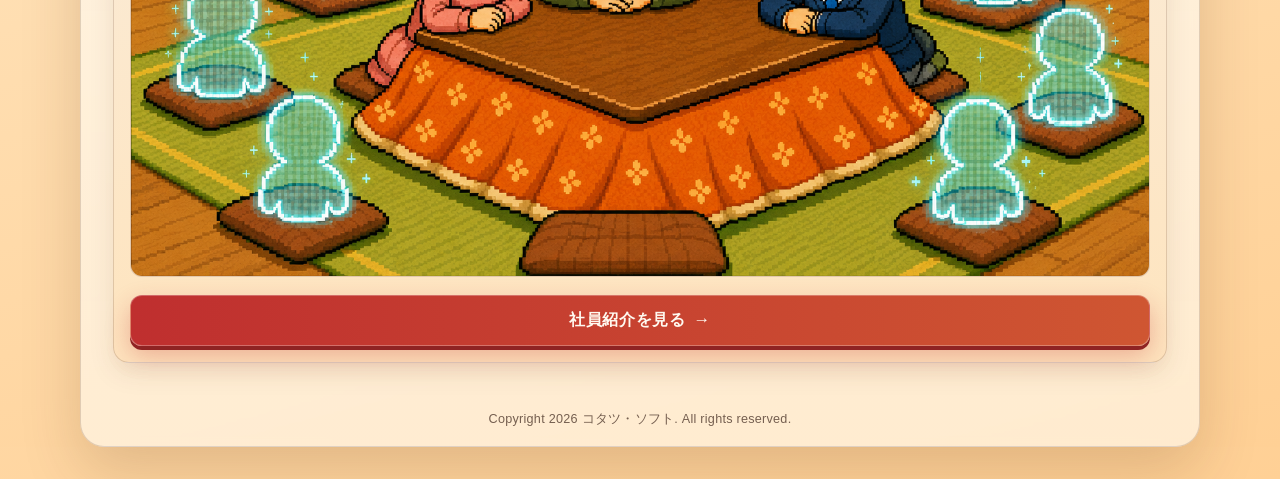
==== commit 5b2a93e5: "Update game project pages with new icons and add Heavy Love Snake game details - Replaced the favico" ====
--- a/kotatsu-soft/game-projects/index.html
+++ b/kotatsu-soft/game-projects/index.html
@@ -4,7 +4,9 @@
   <meta charset="UTF-8" />
   <meta name="viewport" content="width=device-width, initial-scale=1.0" />
   <title>コタツ・ソフト | Browser Games</title>
-  <link rel="icon" href="./assets/channel-icon.png" type="image/png" />
+  <link rel="icon" href="./assets/favicon-32.png" type="image/png" sizes="32x32" />
+  <link rel="icon" href="./assets/favicon-48.png" type="image/png" sizes="48x48" />
+  <link rel="apple-touch-icon" href="./assets/favicon-180.png" sizes="180x180" />
   <link href="https://fonts.googleapis.com/css2?family=DotGothic16&display=swap" rel="stylesheet" />
   <style>
     :root {
@@ -350,18 +352,18 @@
       font-size: 1.05rem;
     }
 
-    .thumb.matatabi {
+    .thumb.matatabi_chaos {
       color: transparent;
       text-shadow: none;
       font-size: 0;
       background-color: #7cb342;
     }
 
-    .thumb.matatabi::before {
+    .thumb.matatabi_chaos::before {
       content: "";
       position: absolute;
       inset: 0;
-      background-image: url("./assets/matatabi_thumb.png");
+      background-image: url("./assets/001_matatabi_chaos.png");
       background-size: cover;
       background-position: center;
       background-repeat: no-repeat;
@@ -369,8 +371,32 @@
       will-change: transform;
     }
 
-    .game-card:hover .thumb.matatabi::before,
-    .game-card:focus-within .thumb.matatabi::before {
+    .game-card:hover .thumb.matatabi_chaos::before,
+    .game-card:focus-within .thumb.matatabi_chaos::before {
+      transform: scale(1.05);
+    }
+
+    .thumb.heavy_love_snake {
+      color: transparent;
+      text-shadow: none;
+      font-size: 0;
+      background-color: #e83a6e;
+    }
+
+    .thumb.heavy_love_snake::before {
+      content: "";
+      position: absolute;
+      inset: 0;
+      background-image: url("./assets/002_heavy_love_snake.png");
+      background-size: cover;
+      background-position: center;
+      background-repeat: no-repeat;
+      transition: transform 280ms ease;
+      will-change: transform;
+    }
+
+    .game-card:hover .thumb.heavy_love_snake::before,
+    .game-card:focus-within .thumb.heavy_love_snake::before {
       transform: scale(1.05);
     }
 
@@ -642,25 +668,44 @@
       display: inline-flex;
       align-items: center;
       justify-content: center;
-      width: fit-content;
+      gap: 8px;
+      width: 100%;
+      margin-top: 4px;
       text-decoration: none;
-      color: #7b2f12;
-      background: linear-gradient(180deg, #fff8ef, #ffe4c0);
-      border: 1px solid rgba(123, 47, 18, 0.22);
-      border-radius: 999px;
-      padding: 10px 16px;
-      font-size: 0.88rem;
+      color: #fff9f0;
+      background: linear-gradient(90deg, #bf2f2f, #cf5632);
+      border: 1px solid rgba(255, 255, 255, 0.28);
+      border-radius: 12px;
+      padding: 14px 20px;
+      font-size: 1rem;
       font-weight: 800;
-      letter-spacing: 0.03em;
-      box-shadow: 0 6px 14px rgba(88, 53, 21, 0.1);
-      transition: transform 160ms ease, box-shadow 160ms ease, filter 160ms ease;
+      letter-spacing: 0.04em;
+      box-shadow:
+        0 4px 0 #8f2323,
+        0 10px 24px rgba(191, 47, 47, 0.3);
+      transition: transform 120ms ease, box-shadow 120ms ease, filter 160ms ease;
+    }
+
+    .staff-link::after {
+      content: "→";
+      font-size: 1.05rem;
+      line-height: 1;
     }
 
     .staff-link:hover,
     .staff-link:focus-visible {
-      transform: translateY(-1px);
-      filter: brightness(1.03);
-      box-shadow: 0 10px 20px rgba(88, 53, 21, 0.14);
+      transform: translateY(2px);
+      filter: brightness(1.05);
+      box-shadow:
+        0 2px 0 #8f2323,
+        0 6px 16px rgba(191, 47, 47, 0.26);
+    }
+
+    .staff-link:active {
+      transform: translateY(3px);
+      box-shadow:
+        0 1px 0 #8f2323,
+        0 3px 10px rgba(191, 47, 47, 0.2);
     }
 
     footer {
@@ -811,20 +856,45 @@
             href="./001_matatabi_chaos/src/index.html"
             data-game-id="matatabi_chaos"
           >マタタビ大合唱を遊ぶ</a>
-          <div class="thumb matatabi" aria-hidden="true"></div>
+          <div class="thumb matatabi_chaos" aria-hidden="true"></div>
           <h3>マタタビ大合唱 ～モフモフ・カオス・タワー～</h3>
           <p>クリックでマタタビを置いて猫を誘導し、天高く積み上げろ！残り時間10秒でニャーニャー大合唱ボーナスタイム！</p>
           <div class="card-footer">
             <div class="actions">
               <span class="pill">Chaos Puzzle</span>
-              <span class="pill play-count play-count-matatabi" data-stat-id="matatabi_chaos" aria-live="polite">🎮 -回プレイ</span>
+              <span class="pill play-count play-count-matatabi_chaos" data-stat-id="matatabi_chaos" aria-live="polite">🎮 -回プレイ</span>
             </div>
             <div class="card-actions-group">
               <a class="action-btn play" data-game-id="matatabi_chaos" href="./001_matatabi_chaos/src/index.html">今すぐ遊ぶ (Play)</a>
               <div class="sub-actions">
-                <a class="action-btn youtube-link" href="https://youtube.com/channel/UC6WGVic5SeST8yGDE7zvjKA?si=A2K3WcAdq85CQoFI" target="_blank" rel="noopener noreferrer">🎬 開発動画</a>
+                <a class="action-btn youtube-link" href="https://youtu.be/uJo-_q4DCVk" target="_blank" rel="noopener noreferrer">🎬 開発動画</a>
                 <a class="action-btn spec-link" data-game-id="matatabi_chaos" href="./shared/spec.html?file=spec_テトリスと猫を掛け合わせたゲームを作って_20260725_124622.md" target="_blank" rel="noopener noreferrer">📄 AI仕様書</a>
                 <a class="action-btn meeting-link" data-game-id="matatabi_chaos" href="./shared/meeting.html?file=meeting_テトリスと猫を掛け合わせたゲームを作って_20260725_124622.jsonl" target="_blank" rel="noopener noreferrer">💬 会議ログ</a>
+              </div>
+            </div>
+          </div>
+        </article>
+
+        <article class="game-card fade-up">
+          <a
+            class="game-card-link"
+            href="./002_heavy_love_snake/src/index.html"
+            data-game-id="heavy_love_snake"
+          >重愛パニックを遊ぶ</a>
+          <div class="thumb heavy_love_snake" aria-hidden="true"></div>
+          <h3>重愛パニック！ ～うっとり消滅デイズ～</h3>
+          <p>重すぎる愛の波動で敵をうっとり消滅！ハート弾とヘビープレスでスコアを稼げ。叫びすぎ注意の暴走ゲージ付き。</p>
+          <div class="card-footer">
+            <div class="actions">
+              <span class="pill">Heavy Love Action</span>
+              <span class="pill play-count play-count-heavy_love_snake" data-stat-id="heavy_love_snake" aria-live="polite">🎮 -回プレイ</span>
+            </div>
+            <div class="card-actions-group">
+              <a class="action-btn play" data-game-id="heavy_love_snake" href="./002_heavy_love_snake/src/index.html">今すぐ遊ぶ (Play)</a>
+              <div class="sub-actions">
+                <a class="action-btn youtube-link" href="https://youtube.com/channel/UC6WGVic5SeST8yGDE7zvjKA?si=A2K3WcAdq85CQoFI" target="_blank" rel="noopener noreferrer">🎬 開発動画</a>
+                <a class="action-btn spec-link" data-game-id="heavy_love_snake" href="./shared/spec.html?file=spec_マリオっぽい2Dスクロールゲームと_好きすぎて滅_を掛け合わせたゲーム_20260730_205037.md" target="_blank" rel="noopener noreferrer">📄 AI仕様書</a>
+                <a class="action-btn meeting-link" data-game-id="heavy_love_snake" href="./shared/meeting.html?file=meeting_マリオっぽい2Dスクロールゲームと_好きすぎて滅_を掛け合わせたゲーム_20260730_205037.jsonl" target="_blank" rel="noopener noreferrer">💬 会議ログ</a>
               </div>
             </div>
           </div>
@@ -858,8 +928,9 @@
     </footer>
   </div>
 
+  <script src="./common/stats.js"></script>
   <script>
-    const API_BASE_URL = "https://kotatsu-soft-stats.kotatsusoft-dev.workers.dev";
+    const { formatCount, normalizeCount, fetchStats, sendPortalPv } = window.KotatsuStats;
 
     const totalPlayEl = document.getElementById("totalPlayCount");
     const portalPvEl = document.querySelector(".global-pv");
@@ -886,18 +957,6 @@
       return `${resolveSharedRoot()}/specs/spec_game_links.json`;
     }
 
-    function formatCount(value) {
-      const num = Number(value);
-      if (!Number.isFinite(num)) return null;
-      return new Intl.NumberFormat("ja-JP").format(Math.max(0, Math.trunc(num)));
-    }
-
-    function normalizeCount(value) {
-      const num = Number(value);
-      if (!Number.isFinite(num)) return null;
-      return Math.max(0, Math.trunc(num));
-    }
-
     function setGlobalPv(value) {
       const count = normalizeCount(value);
       if (!portalPvEl || count === null) return;
@@ -919,34 +978,6 @@
     function getBadgeStatId(el) {
       if (!el) return null;
       return el.dataset.statId || el.dataset.gameId || null;
-    }
-
-    async function postCount(id) {
-      try {
-        await fetch(`${API_BASE_URL}?id=${encodeURIComponent(id)}`, {
-          method: "POST",
-          keepalive: true,
-          cache: "no-store",
-        });
-      } catch (_error) {
-        // Keep existing display as fallback when API is unavailable.
-      }
-    }
-
-    async function fetchStats() {
-      try {
-        const response = await fetch(API_BASE_URL, {
-          method: "GET",
-          cache: "no-store",
-          headers: {
-            accept: "application/json",
-          },
-        });
-        if (!response.ok) return null;
-        return response.json();
-      } catch (_error) {
-        return null;
-      }
     }
 
     async function fetchSpecRegistry() {
@@ -1099,7 +1130,7 @@
     async function bootstrapPortal() {
       syncStaticSpecLinks();
       // Requirement order: increment PV first, then fetch latest counters.
-      await postCount("pv");
+      await sendPortalPv();
       const [stats, specRegistry] = await Promise.all([
         fetchStats(),
         fetchSpecRegistry(),
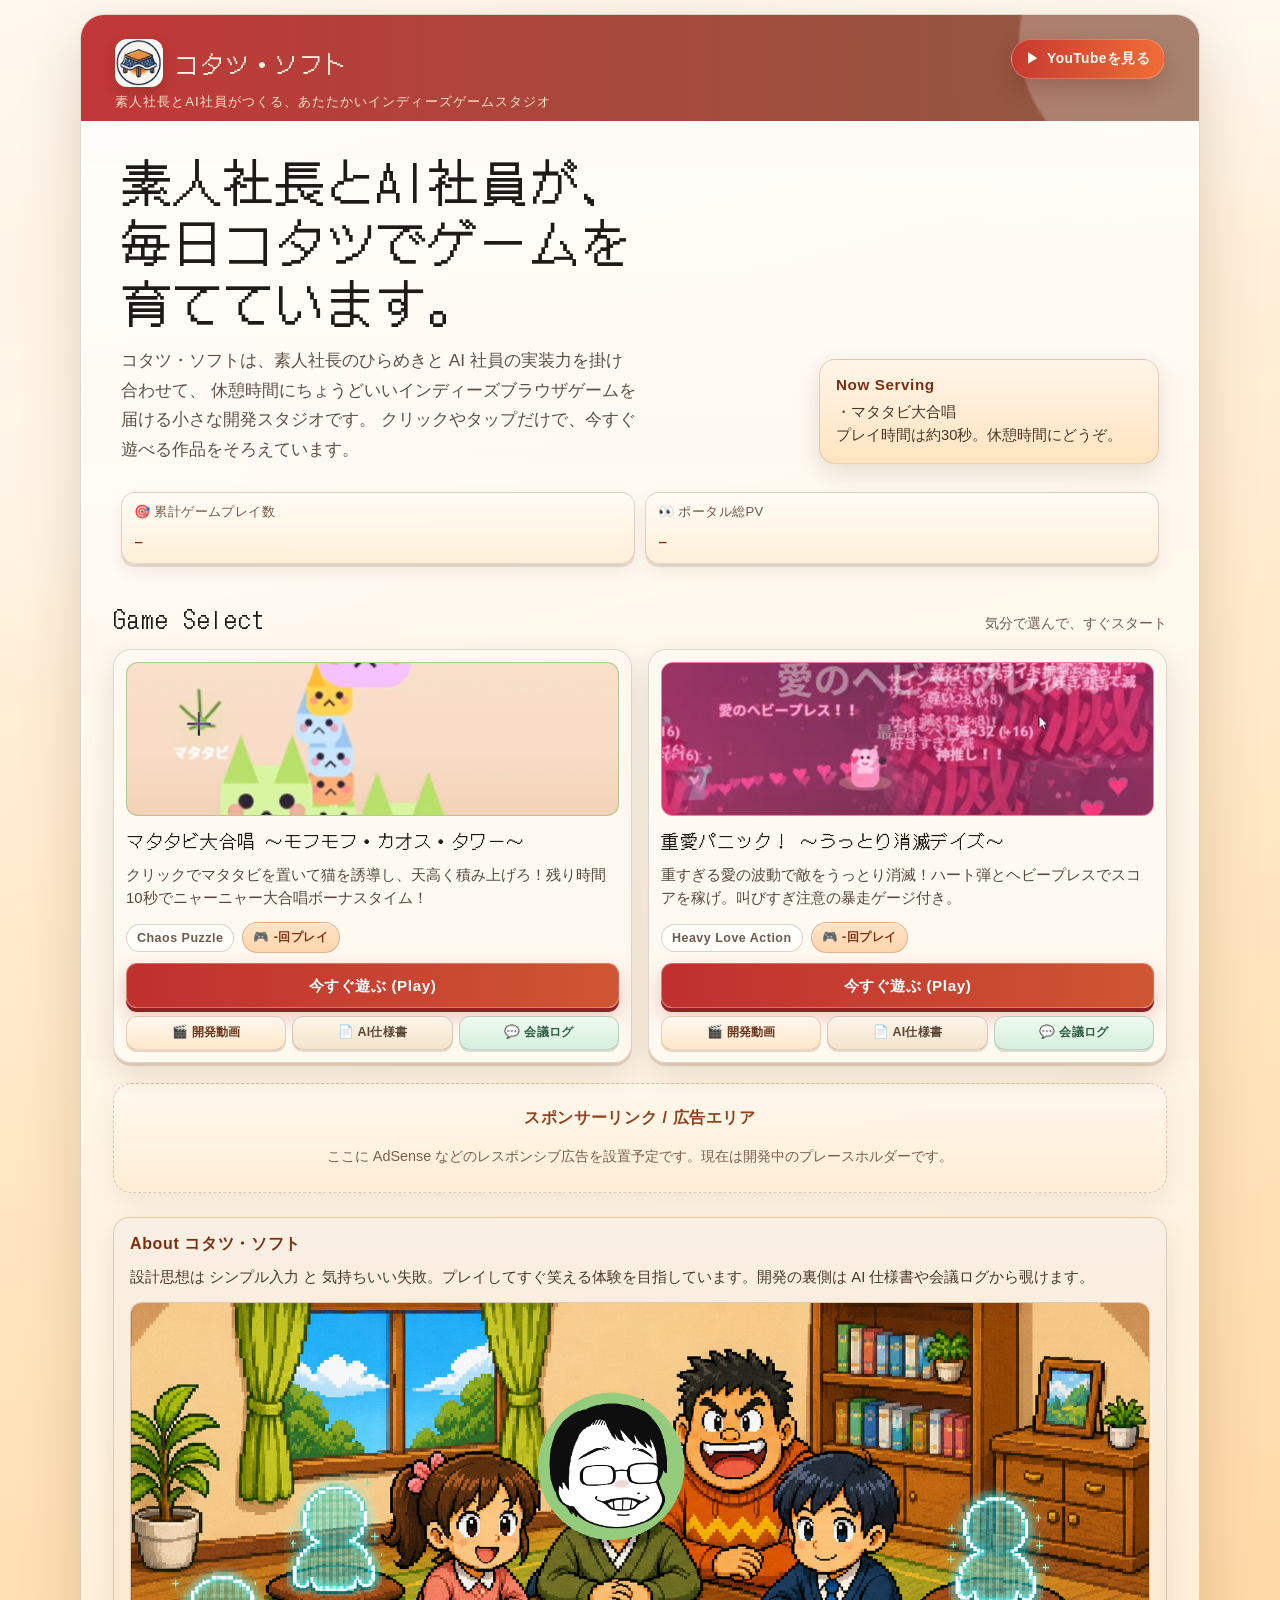
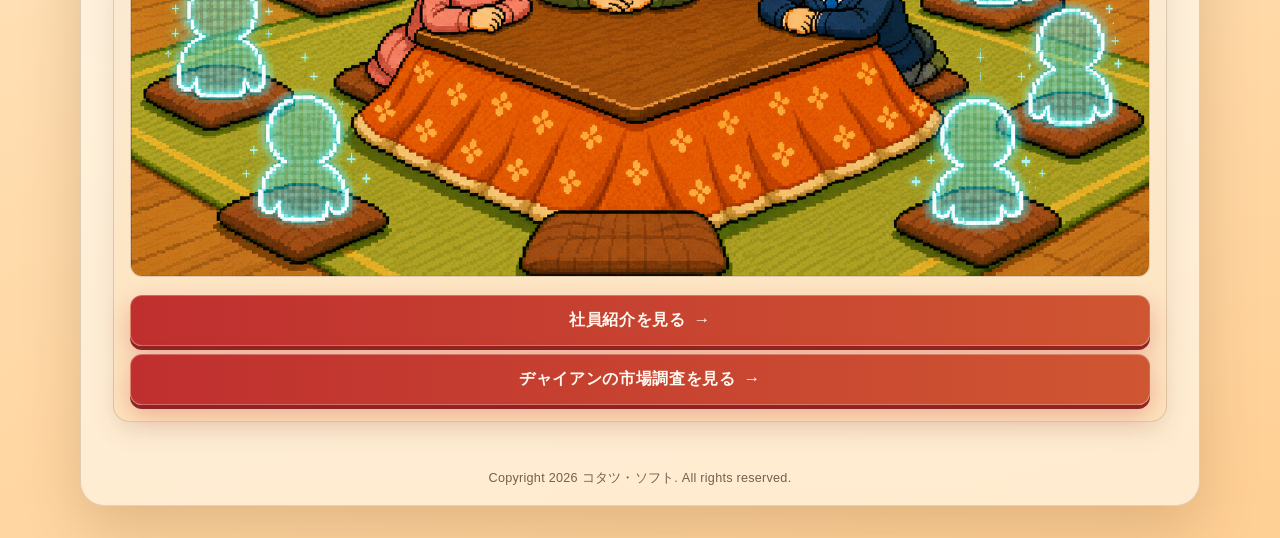
==== commit 479769c4: "Update game development documentation and enhance asset management - Revised GAME_DEV_PROCESS.md to " ====
--- a/kotatsu-soft/game-projects/index.html
+++ b/kotatsu-soft/game-projects/index.html
@@ -664,13 +664,19 @@
       height: auto;
     }
 
+    .studio-links {
+      display: grid;
+      gap: 8px;
+      margin-top: 4px;
+    }
+
     .staff-link {
       display: inline-flex;
       align-items: center;
       justify-content: center;
       gap: 8px;
       width: 100%;
-      margin-top: 4px;
+      margin-top: 0;
       text-decoration: none;
       color: #fff9f0;
       background: linear-gradient(90deg, #bf2f2f, #cf5632);
@@ -919,7 +925,10 @@
             decoding="async"
           />
         </figure>
-        <a class="staff-link" href="./staff.html">社員紹介を見る</a>
+        <div class="studio-links">
+          <a class="staff-link" href="./staff.html">社員紹介を見る</a>
+          <a class="staff-link" href="./trends.html">ヂャイアンの市場調査を見る</a>
+        </div>
       </section>
     </main>
 
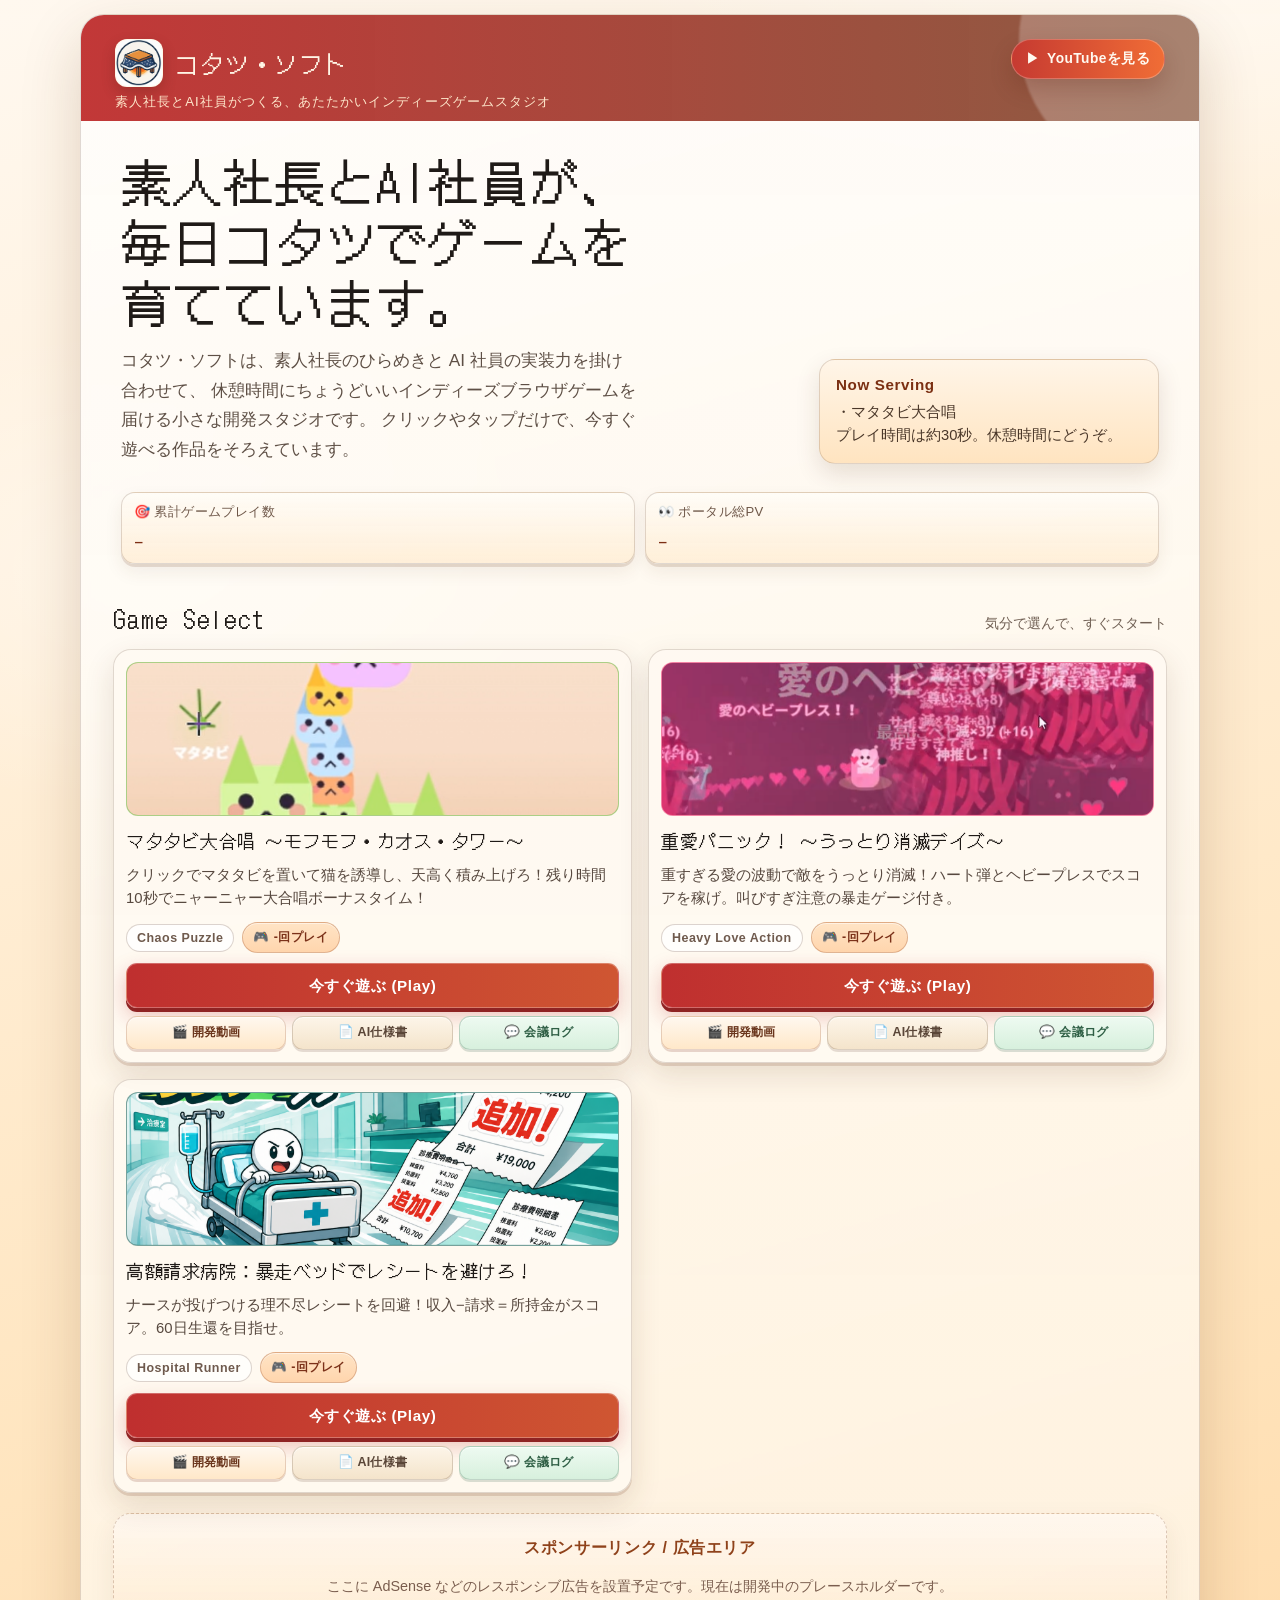
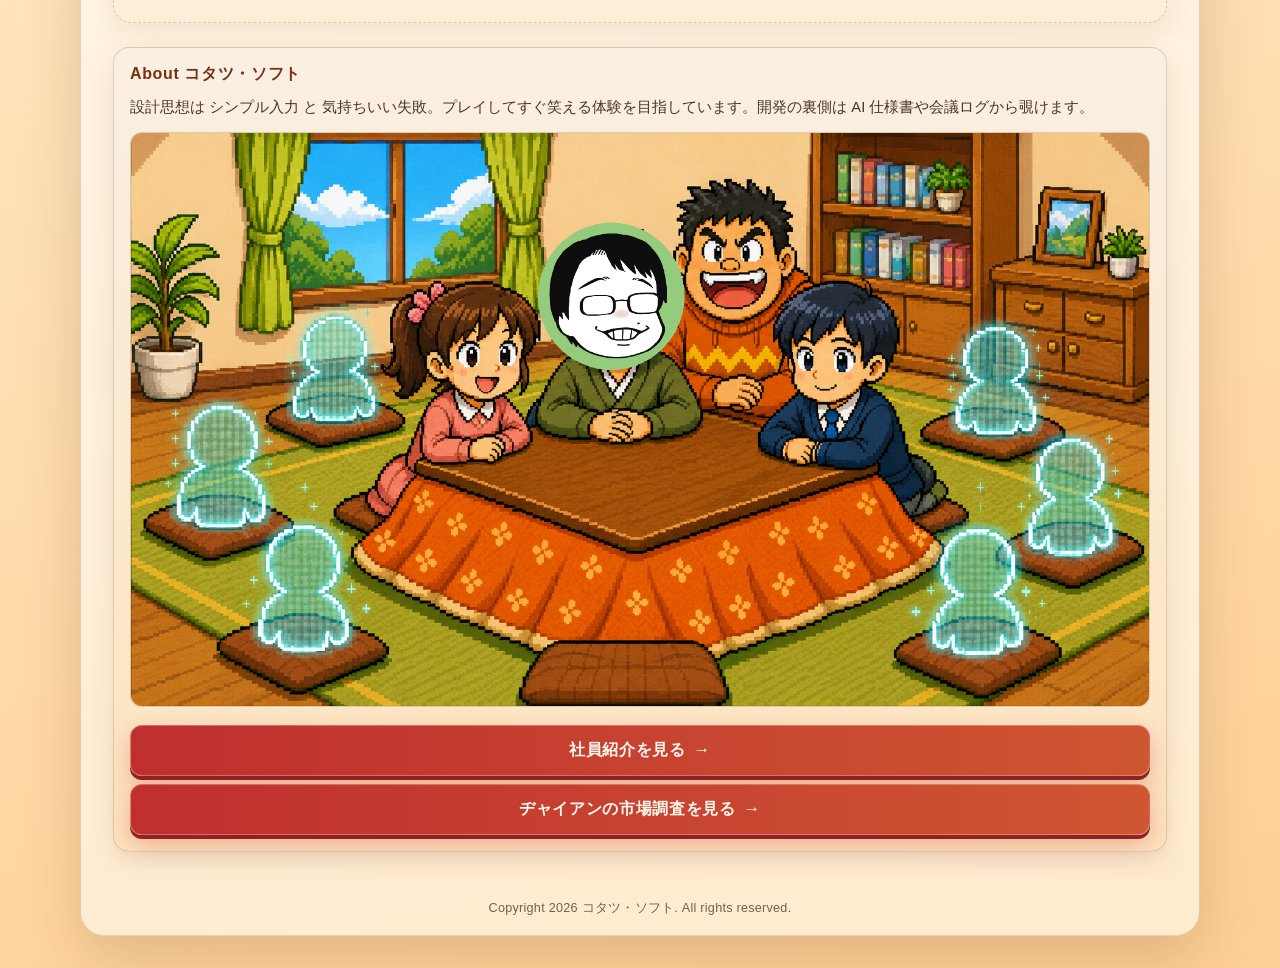
==== commit 225af472: "Implement theme handling improvements and artifact slug sanitization - Introduced a new `MeetingThem" ====
--- a/kotatsu-soft/game-projects/index.html
+++ b/kotatsu-soft/game-projects/index.html
@@ -397,6 +397,30 @@
 
     .game-card:hover .thumb.heavy_love_snake::before,
     .game-card:focus-within .thumb.heavy_love_snake::before {
+      transform: scale(1.05);
+    }
+
+    .thumb.receipt_bed_dash {
+      color: transparent;
+      text-shadow: none;
+      font-size: 0;
+      background-color: #2a6b63;
+    }
+
+    .thumb.receipt_bed_dash::before {
+      content: "";
+      position: absolute;
+      inset: 0;
+      background-image: url("./assets/003_receipt_bed_dash.png");
+      background-size: cover;
+      background-position: center;
+      background-repeat: no-repeat;
+      transition: transform 280ms ease;
+      will-change: transform;
+    }
+
+    .game-card:hover .thumb.receipt_bed_dash::before,
+    .game-card:focus-within .thumb.receipt_bed_dash::before {
       transform: scale(1.05);
     }
 
@@ -905,6 +929,31 @@
             </div>
           </div>
         </article>
+
+        <article class="game-card fade-up">
+          <a
+            class="game-card-link"
+            href="./003_receipt_bed_dash/src/index.html"
+            data-game-id="receipt_bed_dash"
+          >高額請求病院を遊ぶ</a>
+          <div class="thumb receipt_bed_dash" aria-hidden="true"></div>
+          <h3>高額請求病院：暴走ベッドでレシートを避けろ！</h3>
+          <p>ナースが投げつける理不尽レシートを回避！収入−請求＝所持金がスコア。60日生還を目指せ。</p>
+          <div class="card-footer">
+            <div class="actions">
+              <span class="pill">Hospital Runner</span>
+              <span class="pill play-count play-count-receipt_bed_dash" data-stat-id="receipt_bed_dash" aria-live="polite">🎮 -回プレイ</span>
+            </div>
+            <div class="card-actions-group">
+              <a class="action-btn play" data-game-id="receipt_bed_dash" href="./003_receipt_bed_dash/src/index.html">今すぐ遊ぶ (Play)</a>
+              <div class="sub-actions">
+                <a class="action-btn youtube-link" href="https://youtube.com/channel/UC6WGVic5SeST8yGDE7zvjKA?si=A2K3WcAdq85CQoFI" target="_blank" rel="noopener noreferrer">🎬 開発動画</a>
+                <a class="action-btn spec-link" data-game-id="receipt_bed_dash" href="./shared/spec.html?file=spec_お会計オプション地獄_暴走ベッドでレシートを避けろ_20260802_113315.md" target="_blank" rel="noopener noreferrer">📄 AI仕様書</a>
+                <a class="action-btn meeting-link" data-game-id="receipt_bed_dash" href="./shared/meeting.html?file=meeting_お会計オプション地獄_暴走ベッドでレシートを避けろ_20260802_113315.jsonl" target="_blank" rel="noopener noreferrer">💬 会議ログ</a>
+              </div>
+            </div>
+          </div>
+        </article>
       </div>
 
       <div class="ad-container" aria-label="広告エリア">
